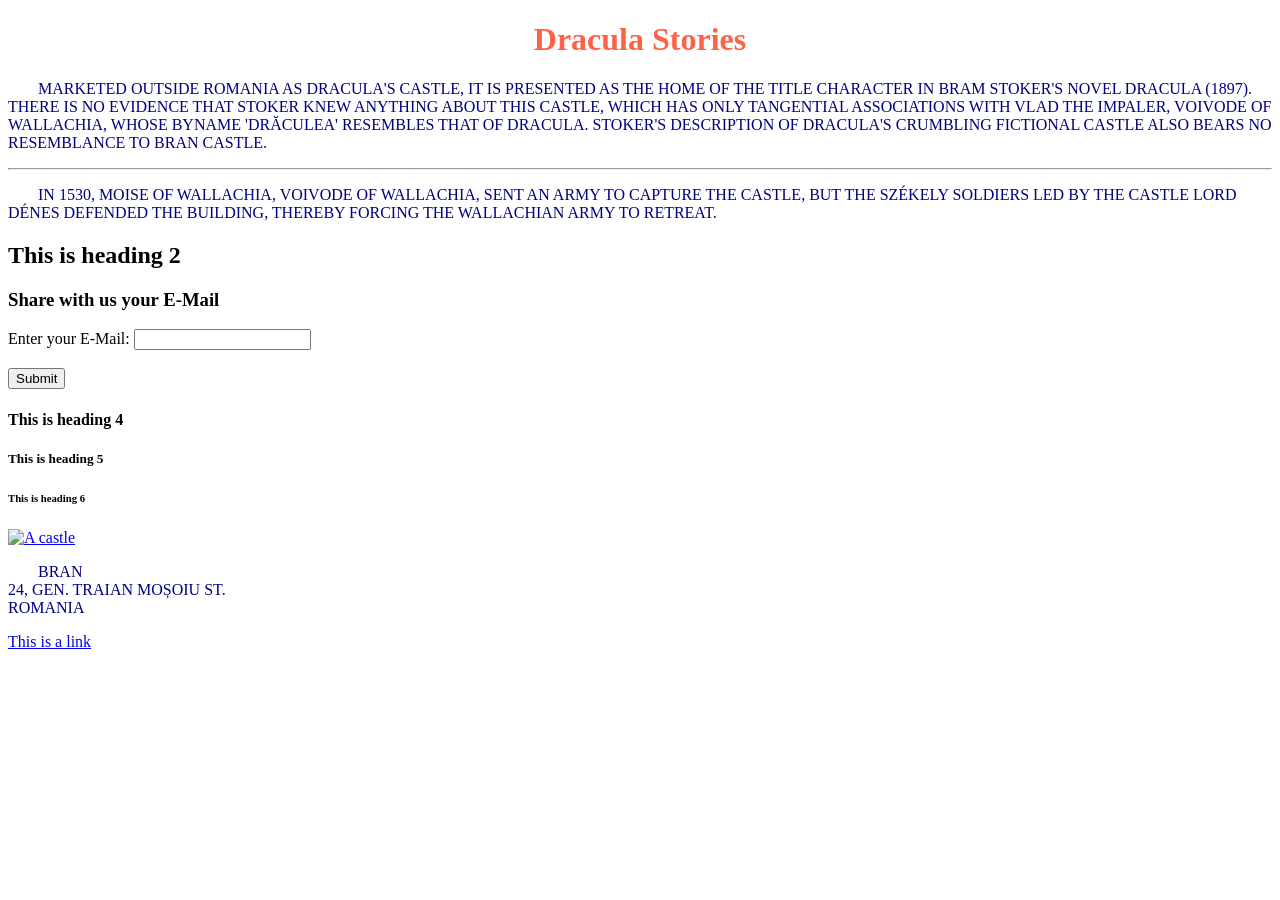
==== index.html @ 2306eeb1 "firstcommit" ====
<!DOCTYPE html>
<html lang="en">
    <head>
        <meta charset="UTF-8">
        <meta name="viewport" content="width=device-width, initial-scale=1.0">
        <title>Document main</title>
        <style>
        body {
            background-image: url(bats.webp);
                }
        </style>
        <style>
        p {
            color: navy;
            text-indent: 30px;
            text-transform: uppercase
        }
        </style>
    </head>
    <body>
        <h1 style="color:Tomato; text-align: center;">Dracula Stories</h1>
        <p>Marketed outside Romania as Dracula's Castle, it is presented as the home of the title character in Bram Stoker's novel Dracula (1897). There is no evidence that Stoker knew anything about this castle, which has only tangential associations with Vlad the Impaler, voivode of Wallachia, whose byname 'Drăculea' resembles that of Dracula. Stoker's description of Dracula's crumbling fictional castle also bears no resemblance to Bran Castle.</p>

        <hr>

        <p>In 1530, Moise of Wallachia, Voivode of Wallachia, sent an army to capture the castle, but the Székely soldiers led by the castle lord Dénes defended the building, thereby forcing the Wallachian army to retreat.</p>
        <h2>This is heading 2</h2>
        <h3>Share with us your E-Mail</h3>
        <form action="https://httpbin.org/post"
            method="post">
            <label for="email">Enter your E-Mail:</label>
            <input type="email" id="email" name="email"><br><br>
            <input type="submit" value="Submit">
        </form>
        <h4>This is heading 4</h4>
        <h5>This is heading 5</h5>
        <h6>This is heading 6</h6>
        <a href="https://en.wikipedia.org/wiki/Bran_Castle">
            <img src="castle.png" alt="A castle">
        </a>
        <p>Bran<br> 24, Gen. Traian Moșoiu St.<br> Romania<br></p>
        <a href="https://www.google.com" target="_blank">This is a link</a>
    </body>
</html>
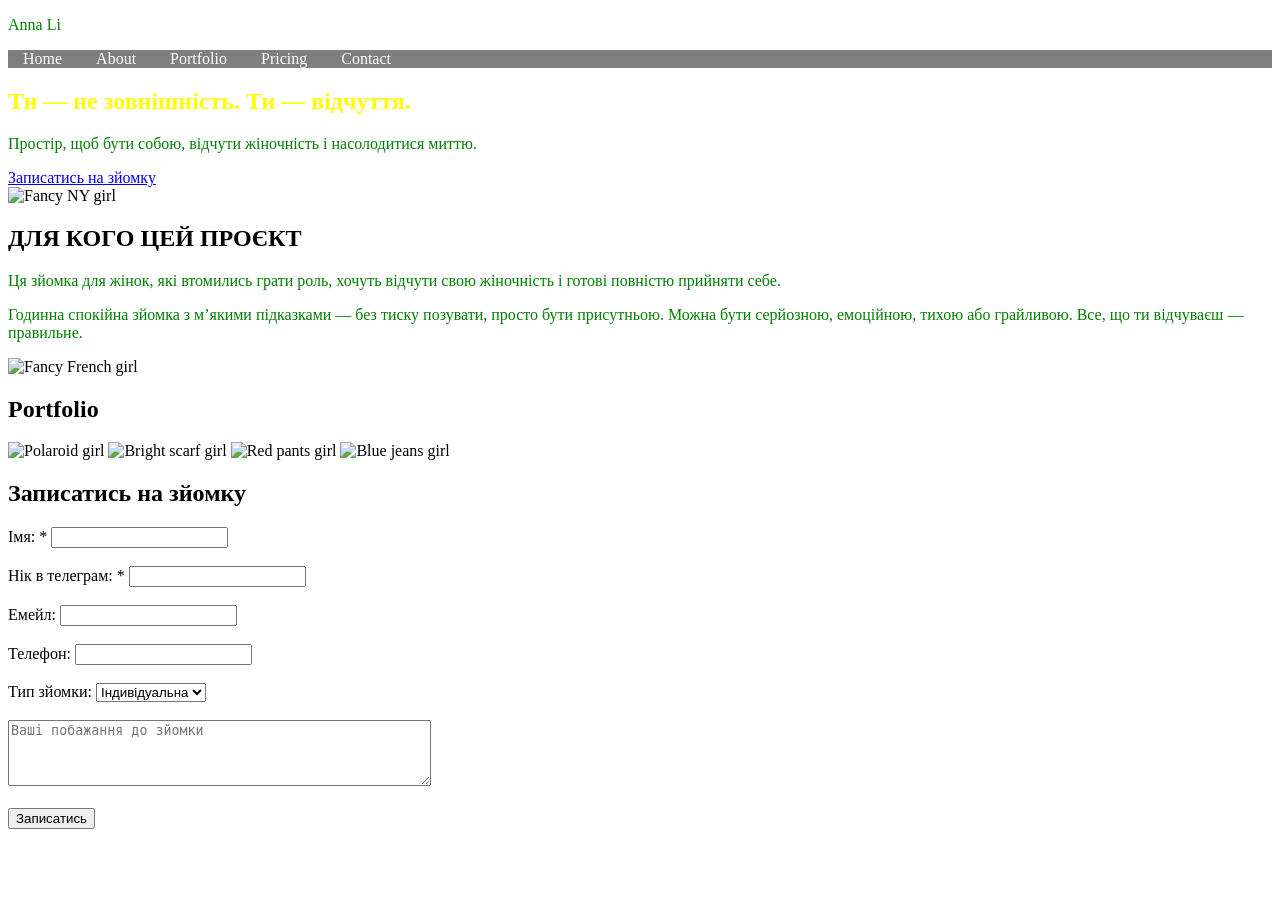
==== commit 2ac61c0f: "added css styles" ====
--- a/index.html
+++ b/index.html
@@ -1,44 +1,79 @@
 <!DOCTYPE html>
 <html lang="en">
-    <head>
-        <meta charset="UTF-8">
-        <meta name="viewport" content="width=device-width, initial-scale=1.0">
-        <title>Document main</title>
-        <style>
-        body {
-            background-image: url(bats.webp);
-                }
-        </style>
-        <style>
-        p {
-            color: navy;
-            text-indent: 30px;
-            text-transform: uppercase
-        }
-        </style>
-    </head>
-    <body>
-        <h1 style="color:Tomato; text-align: center;">Dracula Stories</h1>
-        <p>Marketed outside Romania as Dracula's Castle, it is presented as the home of the title character in Bram Stoker's novel Dracula (1897). There is no evidence that Stoker knew anything about this castle, which has only tangential associations with Vlad the Impaler, voivode of Wallachia, whose byname 'Drăculea' resembles that of Dracula. Stoker's description of Dracula's crumbling fictional castle also bears no resemblance to Bran Castle.</p>
 
-        <hr>
+<head>
+    <meta charset="UTF-8">
+    <meta name="viewport" content="width=device-width, initial-scale=1.0">
+    <title>Document main</title>
+    <link rel="stylesheet" href="styles.css">
+</head>
 
-        <p>In 1530, Moise of Wallachia, Voivode of Wallachia, sent an army to capture the castle, but the Székely soldiers led by the castle lord Dénes defended the building, thereby forcing the Wallachian army to retreat.</p>
-        <h2>This is heading 2</h2>
-        <h3>Share with us your E-Mail</h3>
-        <form action="https://httpbin.org/post"
-            method="post">
-            <label for="email">Enter your E-Mail:</label>
+<body>
+    <main>
+        <header>
+            <p>Anna Li</p>
+            <nav class="navigation">
+                <a href="index.html" class="navigation-link">Home</a>
+                <a href="#about" class="navigation-link">About</a>
+                <a href="#portfolio" class="navigation-link">Portfolio</a>
+                <a href="#pricing" class="navigation-link">Pricing</a>
+                <a href="#contact" class="navigation-link">Contact</a>
+            </nav>
+        </header>
+        <section>
+            <h1>Ти — не зовнішність. Ти — відчуття.</h1>
+            <p>Простір, щоб бути собою, відчути жіночність і насолодитися миттю.</p>
+            <a href="https://web.dev/learn/html">Записатись на зйомку</a>
+        </section>
+    </main>
+    <section id="about">
+        <img src="ny_city_girl.jpeg" alt="Fancy NY girl">
+        <article>
+            <h2>ДЛЯ КОГО ЦЕЙ ПРОЄКТ</h2>
+            <p>Ця зйомка для жінок, які втомились грати роль, хочуть відчути свою жіночність і готові повністю прийняти
+                себе.</p>
+            <p>Годинна спокійна зйомка з м’якими підказками — без тиску позувати, просто бути присутньою. Можна бути
+                серйозною, емоційною, тихою або грайливою. Все, що ти відчуваєш — правильне.</p>
+        </article>
+        <img src="french_girl.avif" alt="Fancy French girl">
+    </section>
+    <section id="portfolio">
+        <h2>Portfolio</h2>
+        <article>
+            <img src="polaroid_girl.png" alt="Polaroid girl">
+            <img src="bright_scarf_girl.jpg" alt="Bright scarf girl">
+            <img src="red_pants_girl.jpg" alt="Red pants girl">
+            <img src="blue_jeans_girl.avif" alt="Blue jeans girl">
+        </article>
+    </section>
+    <section>
+        <h2>Записатись на зйомку</h2>
+        <form action="#" method="post">
+            <label for="name">Імя: *</label>
+            <input type="text" id="name" name="name" required><br><br>
+
+            <label for="nikName">Нік в телеграм: *</label>
+            <input type="text" id="nikName" name="nikName" required><br><br>
+
+            <label for="email">Емейл:</label>
             <input type="email" id="email" name="email"><br><br>
-            <input type="submit" value="Submit">
+
+            <label for="phone">Телефон:</label>
+            <input type="tel" id="phone" name="phone"><br><br>
+
+            <label for="types">Тип зйомки:</label>
+            <select name="types" id="types" name="types">
+                <option value="individual">Індивідуальна</option>
+                <option value="group">Групова</option>
+                <option value="couple">Парна</option>
+                <option value="family">Сімейна</option>
+            </select><br><br>
+
+            <textarea id="suggestions" name="suggestions" rows="4" cols="50" placeholder="Ваші побажання до зйомки"></textarea><br><br>
+
+            <input type="submit" value="Записатись">
         </form>
-        <h4>This is heading 4</h4>
-        <h5>This is heading 5</h5>
-        <h6>This is heading 6</h6>
-        <a href="https://en.wikipedia.org/wiki/Bran_Castle">
-            <img src="castle.png" alt="A castle">
-        </a>
-        <p>Bran<br> 24, Gen. Traian Moșoiu St.<br> Romania<br></p>
-        <a href="https://www.google.com" target="_blank">This is a link</a>
-    </body>
+    </section>
+</body>
+
 </html>
--- a/styles.css
+++ b/styles.css
@@ -0,0 +1,17 @@
+p {
+  color: green;
+}
+
+
+h1
+{
+    color: yellow;
+}
+.navigation {
+    background-color: rgba(1, 1, 1, 0.5);
+}
+.navigation-link {
+    color: white;
+    margin: 0 15px;
+    text-decoration: none;
+}
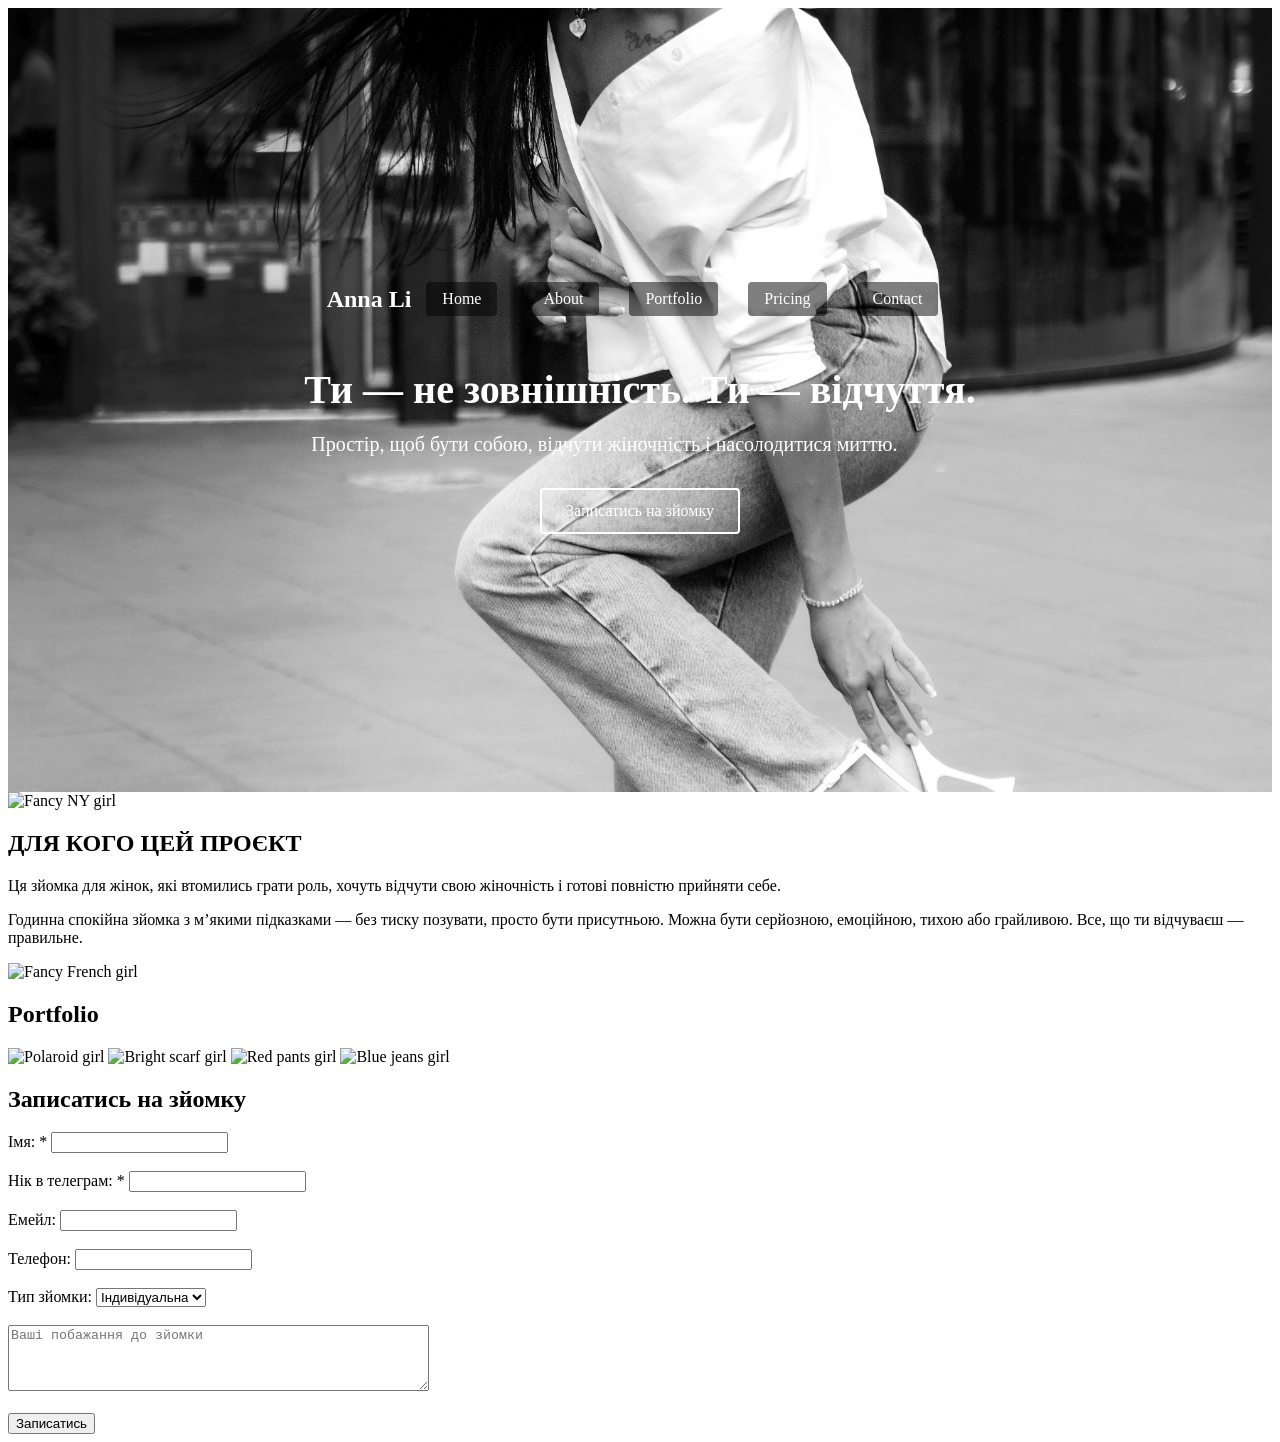
==== commit 1b943462: "added main styles" ====
--- a/index.html
+++ b/index.html
@@ -9,21 +9,23 @@
 </head>
 
 <body>
-    <main>
-        <header>
-            <p>Anna Li</p>
+    <main class="hero">
+        <header class="header">
+            <div class="logo">
+                <p class="logo__text">Anna Li</p>
+            </div>
             <nav class="navigation">
-                <a href="index.html" class="navigation-link">Home</a>
-                <a href="#about" class="navigation-link">About</a>
-                <a href="#portfolio" class="navigation-link">Portfolio</a>
-                <a href="#pricing" class="navigation-link">Pricing</a>
-                <a href="#contact" class="navigation-link">Contact</a>
+                <a href="index.html" class="navigation__link">Home</a>
+                <a href="#about" class="navigation__link">About</a>
+                <a href="#portfolio" class="navigation__link">Portfolio</a>
+                <a href="#pricing" class="navigation__link">Pricing</a>
+                <a href="#contact" class="navigation__link">Contact</a>
             </nav>
         </header>
         <section>
-            <h1>Ти — не зовнішність. Ти — відчуття.</h1>
-            <p>Простір, щоб бути собою, відчути жіночність і насолодитися миттю.</p>
-            <a href="https://web.dev/learn/html">Записатись на зйомку</a>
+            <h1 class="hero__title">Ти — не зовнішність. Ти — відчуття.</h1>
+            <p class="hero__subtitle">Простір, щоб бути собою, відчути жіночність і насолодитися миттю.</p>
+            <a href="https://web.dev/learn/html" class="hero__button">Записатись на зйомку</a>
         </section>
     </main>
     <section id="about">
--- a/styles.css
+++ b/styles.css
@@ -1,17 +1,83 @@
-p {
-  color: green;
+/* Header Block */
+.header {
+  display: flex;
+  justify-content: space-between;
+  align-items: center;
+  padding: 1rem 2rem;
 }
 
+/* Logo Block */
+.logo {
+  font-weight: bold;
+  font-size: 1.5rem;
+}
 
-h1
-{
-    color: yellow;
+.logo__text {
+  color: white;
+  margin: 0;
 }
+
+/* Navigation Block */
 .navigation {
-    background-color: rgba(1, 1, 1, 0.5);
+  display: flex;
+  list-style: none;
+  margin: 0;
+  padding: 0;
 }
-.navigation-link {
-    color: white;
-    margin: 0 15px;
-    text-decoration: none;
+
+.navigation__link {
+  color: white;
+  text-decoration: none;
+  margin: 0 15px;
+  background-color: rgba(1, 1, 1, 0.5);
+  padding: 0.5rem 1rem;
+  border-radius: 4px;
+  transition: background-color 0.3s ease;
+}
+
+.navigation__link:hover {
+  background-color: rgba(1, 1, 1, 0.7);
+}
+
+/* Hero Block */
+.hero {
+  background-image: url("pics/bg.jpg");
+  background-size: cover;
+  background-position: center;
+  background-repeat: no-repeat;
+  min-height: 80vh;
+  display: flex;
+  flex-direction: column;
+  justify-content: center;
+  align-items: center;
+  text-align: center;
+  padding: 2rem;
+}
+
+.hero__title {
+  color: white;
+  font-size: 2.5rem;
+  margin-bottom: 1rem;
+}
+
+.hero__subtitle {
+  color: white;
+  font-size: 1.25rem;
+  margin-bottom: 2rem;
+  max-width: 600px;
+}
+
+.hero__button {
+  color: white;
+  text-decoration: none;
+  background-color: rgba(255, 255, 255, 0.2);
+  padding: 0.75rem 1.5rem;
+  border: 2px solid white;
+  border-radius: 4px;
+  transition: background-color 0.3s ease;
+  display: inline-block;
+}
+
+.hero__button:hover {
+  background-color: rgba(255, 255, 255, 0.3);
 }
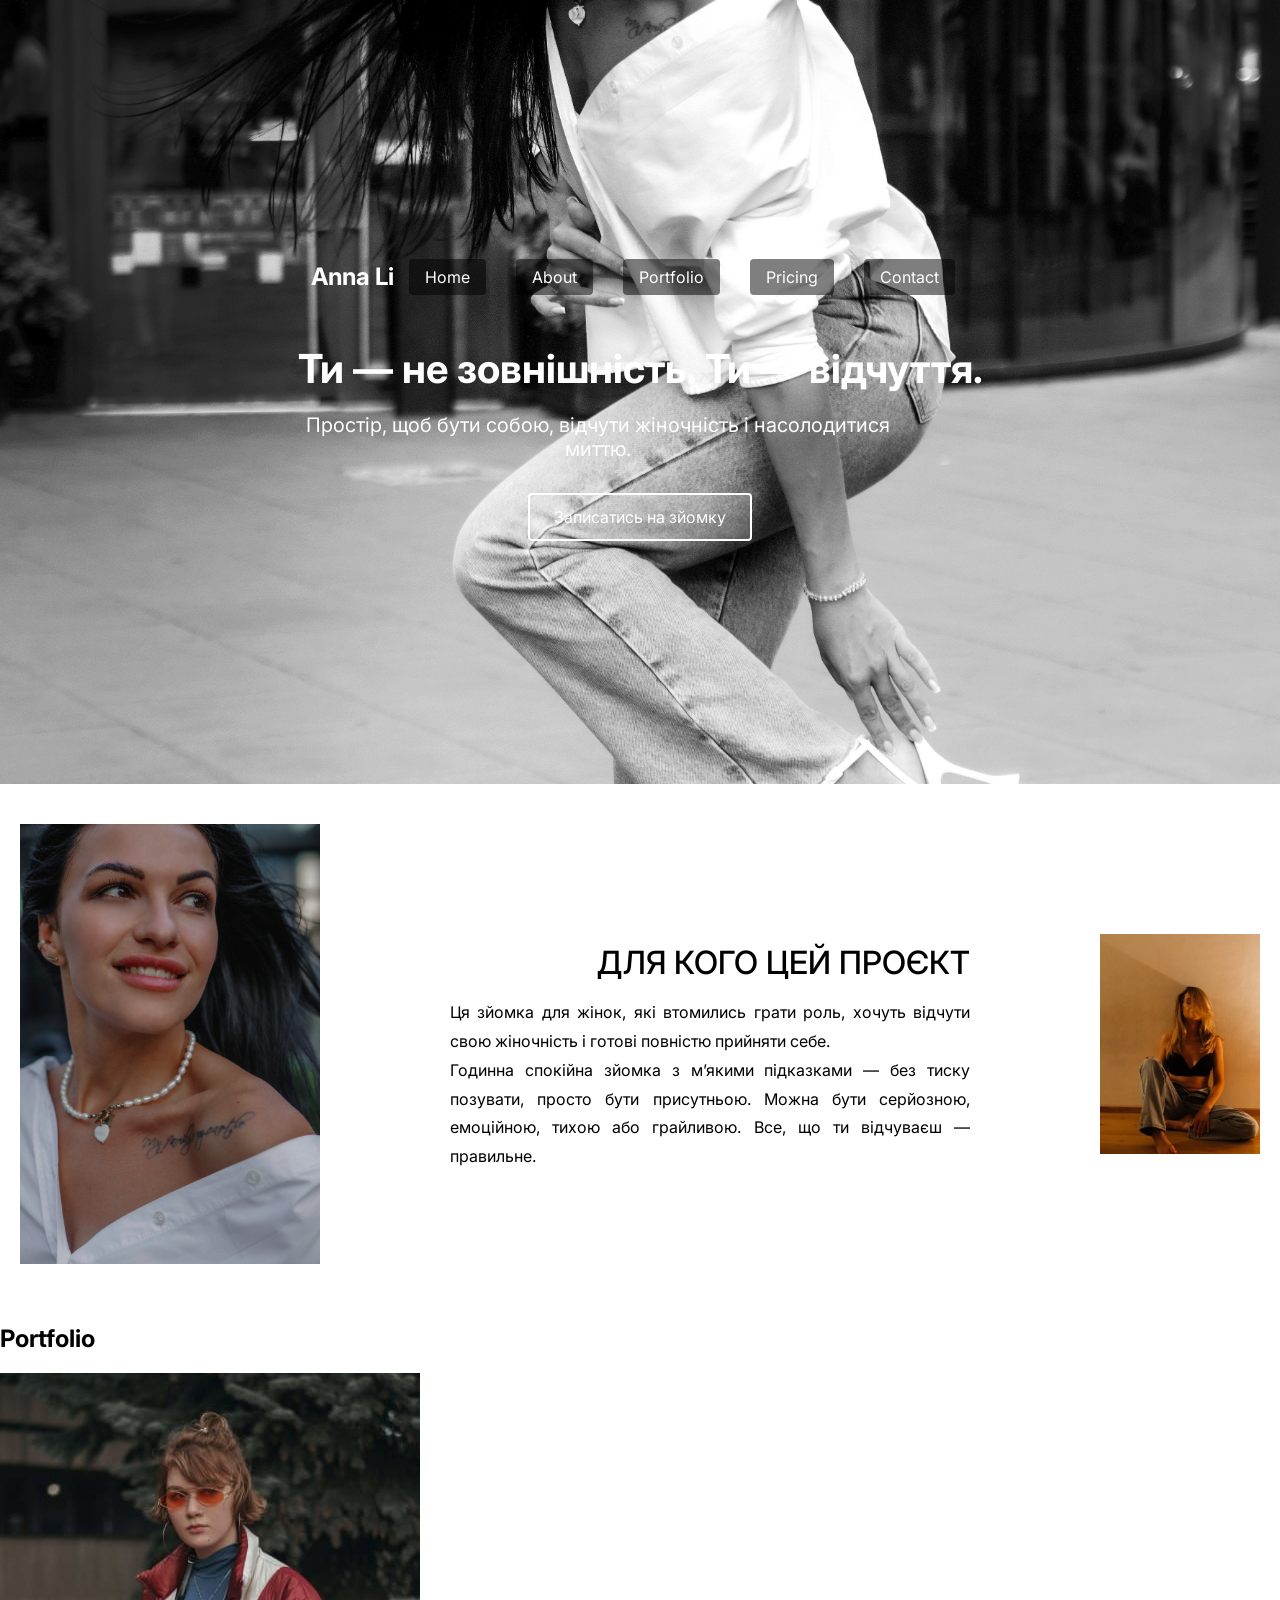
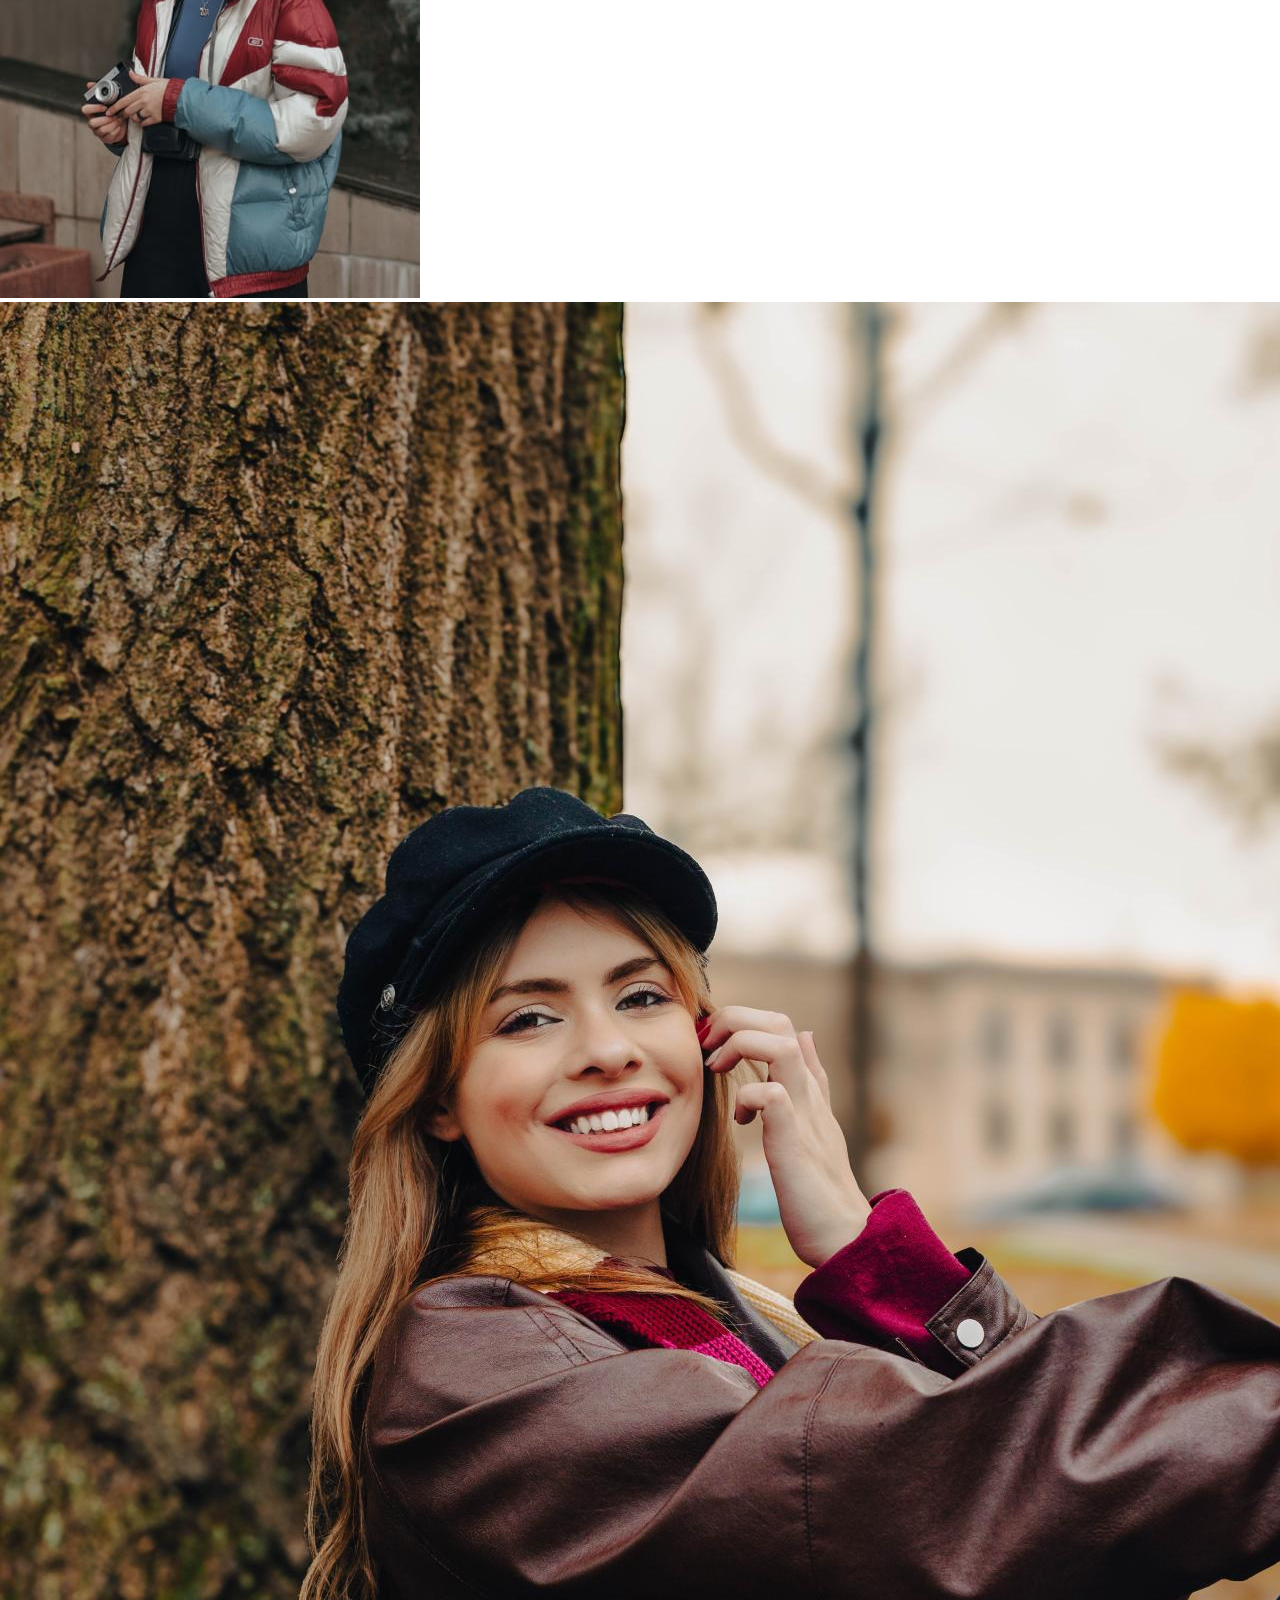
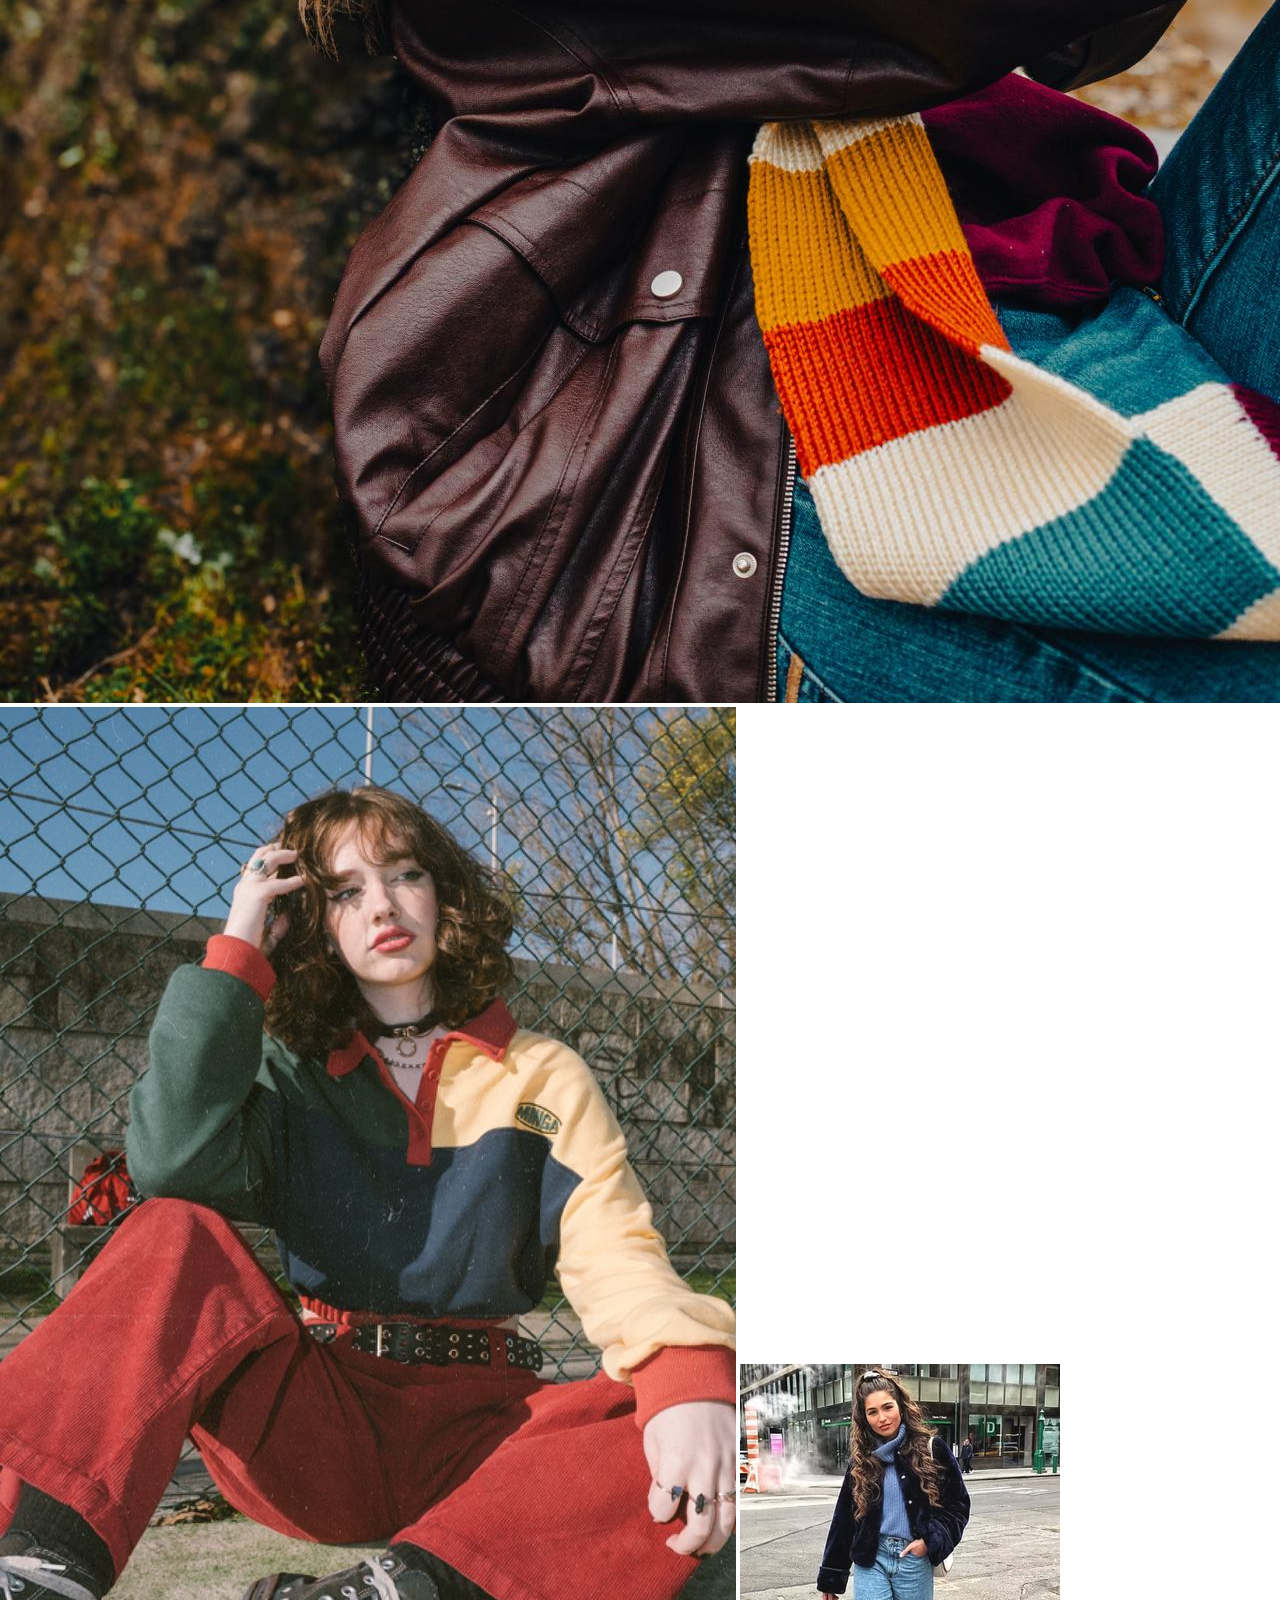
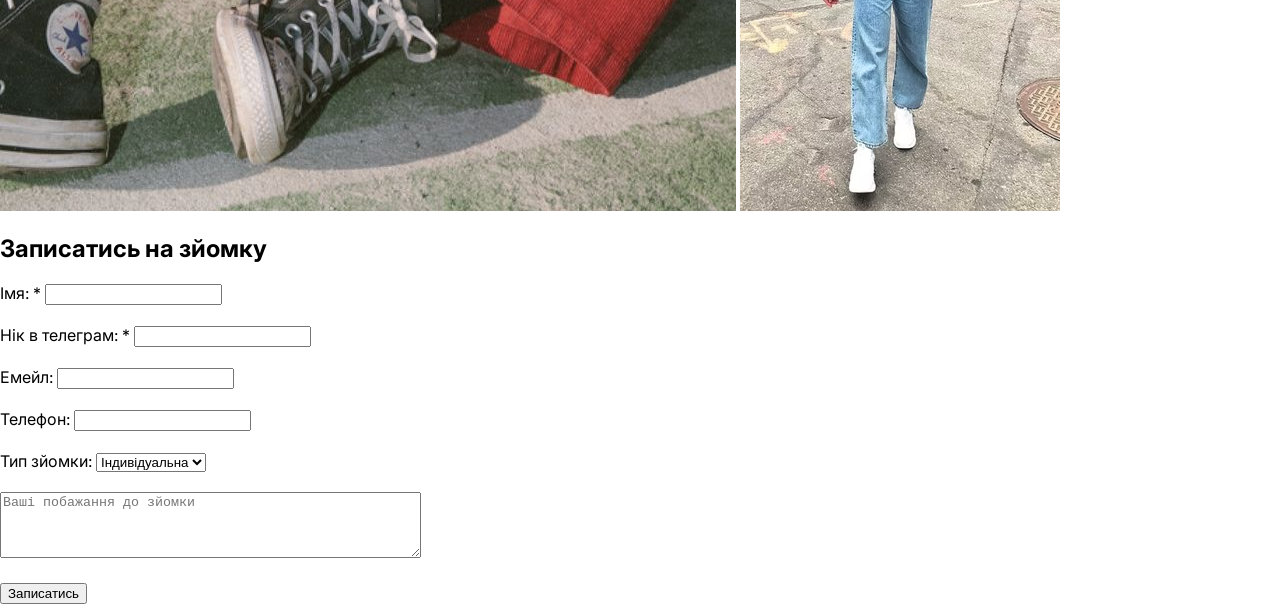
==== commit 081fa8ad: "added new classes and styles to about section" ====
--- a/index.html
+++ b/index.html
@@ -5,6 +5,7 @@
     <meta charset="UTF-8">
     <meta name="viewport" content="width=device-width, initial-scale=1.0">
     <title>Document main</title>
+    <link rel="stylesheet" href="https://fonts.googleapis.com/css2?family=Inter:wght@300;400;500;600&display=swap">
     <link rel="stylesheet" href="styles.css">
 </head>
 
@@ -28,43 +29,43 @@
             <a href="https://web.dev/learn/html" class="hero__button">Записатись на зйомку</a>
         </section>
     </main>
-    <section id="about">
-        <img src="ny_city_girl.jpeg" alt="Fancy NY girl">
-        <article>
-            <h2>ДЛЯ КОГО ЦЕЙ ПРОЄКТ</h2>
-            <p>Ця зйомка для жінок, які втомились грати роль, хочуть відчути свою жіночність і готові повністю прийняти
+    <section id="about" class="about content">
+        <img src="pics/nice_face.jpg" alt="Nice face" class="about__image about__image--left">
+        <article class="about__content">
+            <h2 class="about__title about__title--right">ДЛЯ КОГО ЦЕЙ ПРОЄКТ</h2>
+            <p class="about__text">Ця зйомка для жінок, які втомились грати роль, хочуть відчути свою жіночність і готові повністю прийняти
                 себе.</p>
-            <p>Годинна спокійна зйомка з м’якими підказками — без тиску позувати, просто бути присутньою. Можна бути
+            <p class="about__text">Годинна спокійна зйомка з м’якими підказками — без тиску позувати, просто бути присутньою. Можна бути
                 серйозною, емоційною, тихою або грайливою. Все, що ти відчуваєш — правильне.</p>
         </article>
-        <img src="french_girl.avif" alt="Fancy French girl">
+        <img src="pics/lingerie_girl.jpg" alt="Lingerie girl" class="about__image about__image--right">
     </section>
-    <section id="portfolio">
-        <h2>Portfolio</h2>
+    <section id="portfolio" class="portfolio content">
+        <h2 class="portfolio__title">Portfolio</h2>
         <article>
-            <img src="polaroid_girl.png" alt="Polaroid girl">
-            <img src="bright_scarf_girl.jpg" alt="Bright scarf girl">
-            <img src="red_pants_girl.jpg" alt="Red pants girl">
-            <img src="blue_jeans_girl.avif" alt="Blue jeans girl">
+            <img src="pics/polaroid_girl.png" alt="Polaroid girl">
+            <img src="pics/bright_scarf_girl.jpg" alt="Bright scarf girl">
+            <img src="pics/red_pants_girl.jpg" alt="Red pants girl">
+            <img src="pics/blue_jeans_girl.avif" alt="Blue jeans girl">
         </article>
     </section>
-    <section>
-        <h2>Записатись на зйомку</h2>
-        <form action="#" method="post">
-            <label for="name">Імя: *</label>
+    <section class="booking content">
+        <h2 class="booking__title">Записатись на зйомку</h2>
+        <form action="#" method="post" class="booking__form">
+            <label for="name" class="booking__label">Імя: *</label>
             <input type="text" id="name" name="name" required><br><br>
 
-            <label for="nikName">Нік в телеграм: *</label>
+            <label for="nikName" class="booking__label">Нік в телеграм: *</label>
             <input type="text" id="nikName" name="nikName" required><br><br>
 
-            <label for="email">Емейл:</label>
+            <label for="email" class="booking__label">Емейл:</label>
             <input type="email" id="email" name="email"><br><br>
 
-            <label for="phone">Телефон:</label>
+            <label for="phone" class="booking__label">Телефон:</label>
             <input type="tel" id="phone" name="phone"><br><br>
 
-            <label for="types">Тип зйомки:</label>
-            <select name="types" id="types" name="types">
+            <label for="types" class="booking__label">Тип зйомки:</label>
+            <select name="types" id="types" name="types" class="booking__select">
                 <option value="individual">Індивідуальна</option>
                 <option value="group">Групова</option>
                 <option value="couple">Парна</option>
--- a/styles.css
+++ b/styles.css
@@ -80,4 +80,55 @@
 
 .hero__button:hover {
   background-color: rgba(255, 255, 255, 0.3);
+}
+
+.content {
+  color: #000;
+}
+
+body {
+  font-family: 'Inter', system-ui, -apple-system, sans-serif;
+  margin: 0;
+  padding: 0;
+}
+
+.about {
+  display: flex;
+  justify-content: space-between;
+  align-items: center;
+  gap: 24px;
+  padding: 40px 20px;
+}
+
+.about__content {
+  text-align: center;
+  max-width: 520px;
+}
+
+.about__title--right {
+  text-align: right;
+  font-size: 32px;
+  font-weight: 500;
+  margin-bottom: 16px;
+}
+
+.about__text {
+  font-size: 16px;
+  line-height: 1.8;
+  text-align: justify;
+  max-width: 520px;
+  margin: 0 auto;
+}
+
+.about__image {
+  height: auto;
+  object-fit: contain;
+}
+
+.about__image--left {
+  width: 300px;
+}
+
+.about__image--right {
+  width: 160px;
 }
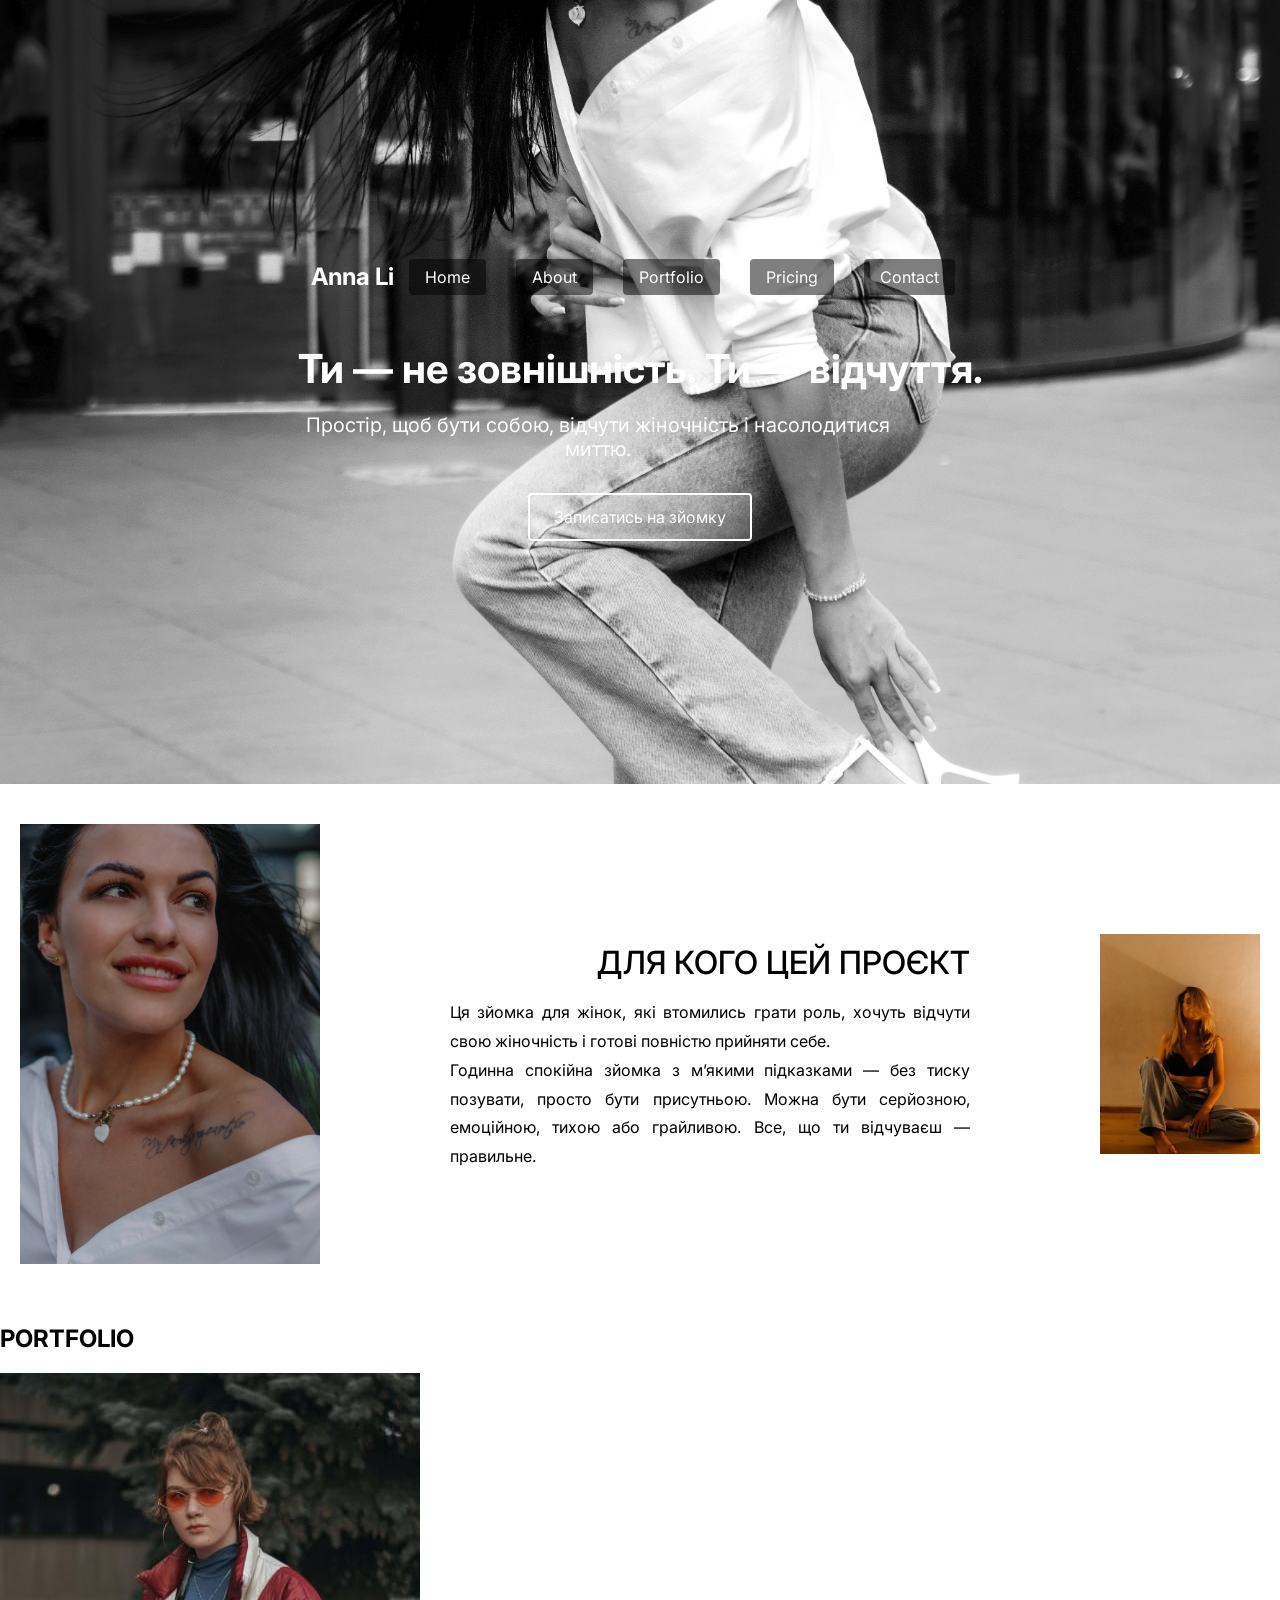
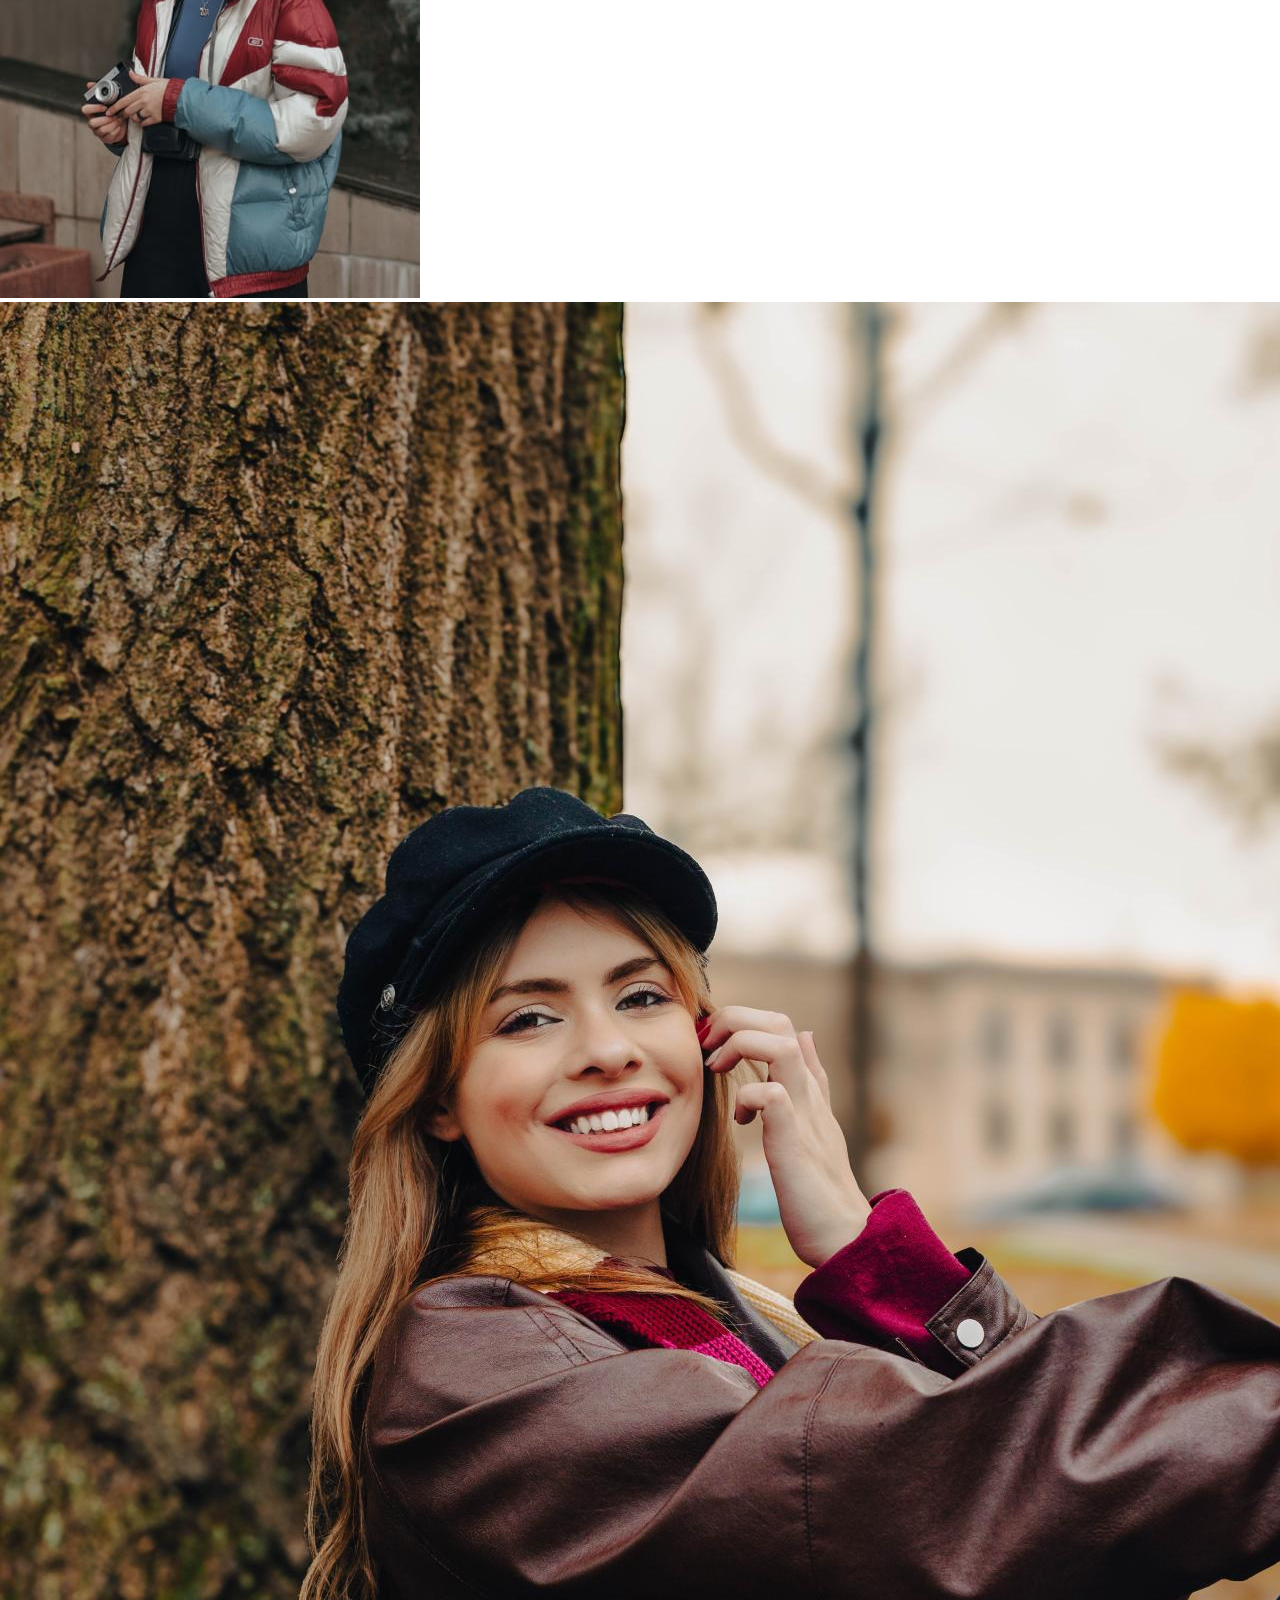
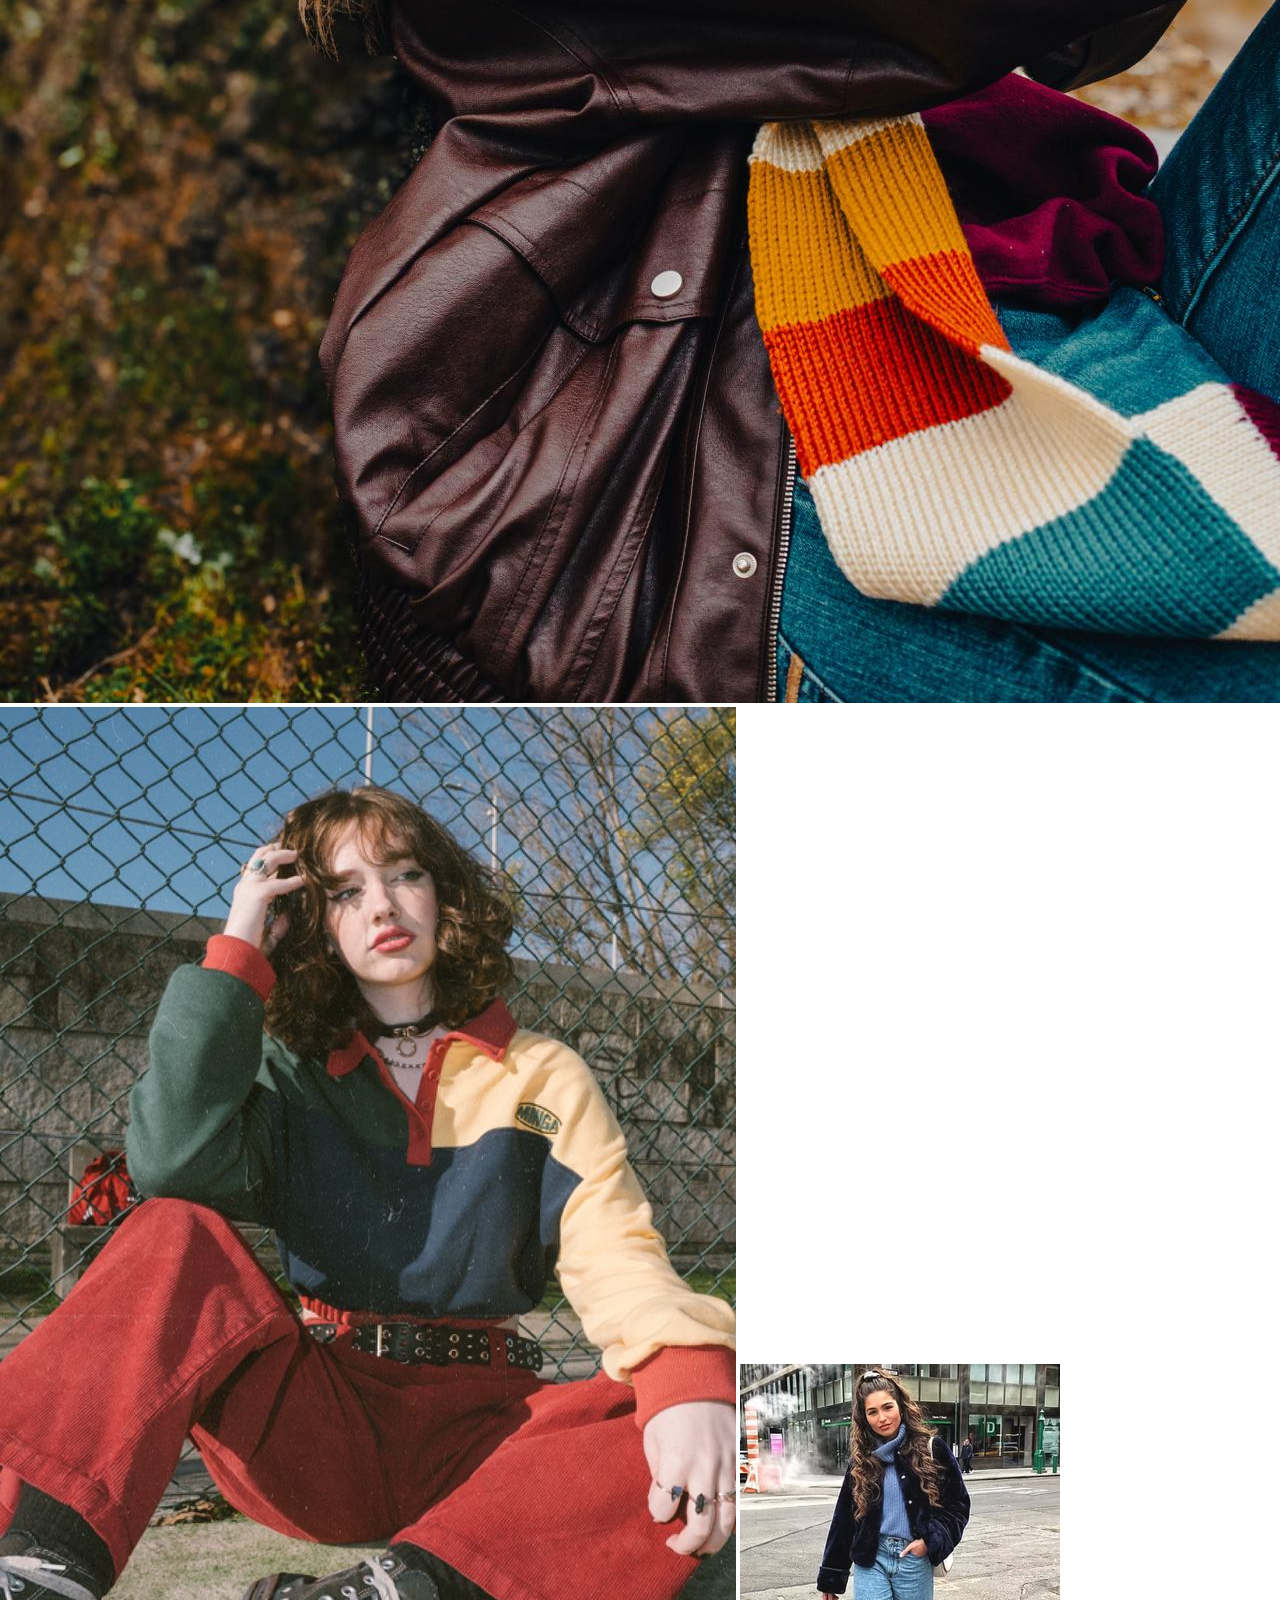
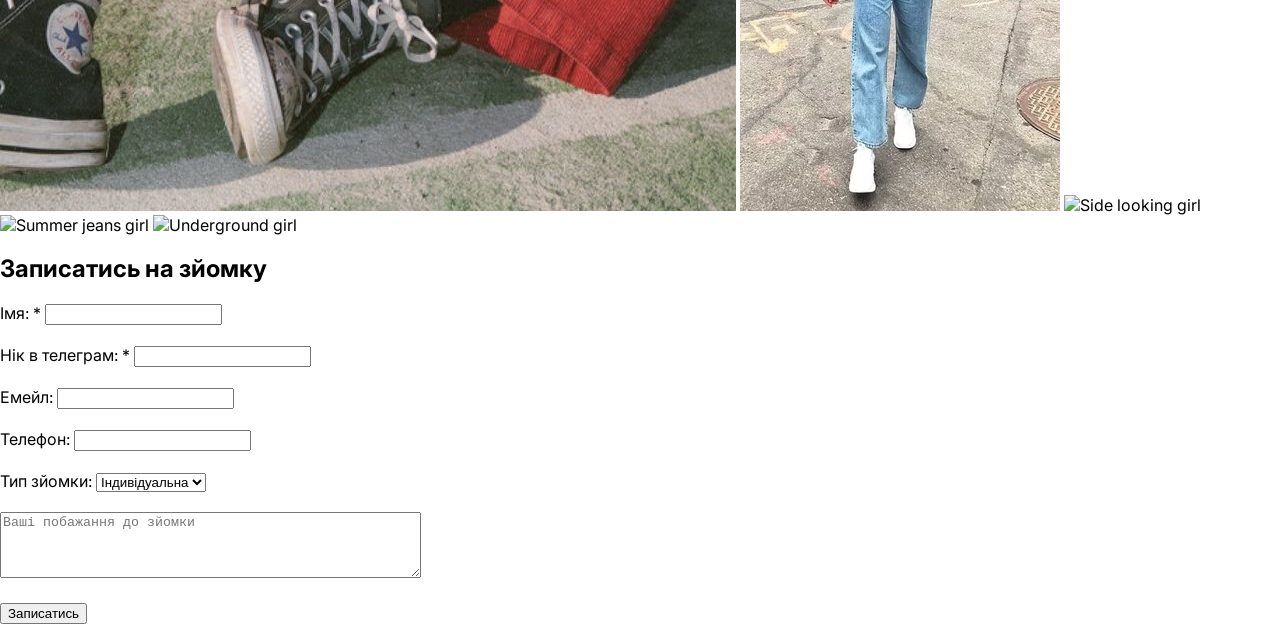
==== commit 7c3e2895: "added flex to portfolio" ====
--- a/index.html
+++ b/index.html
@@ -40,14 +40,19 @@
         </article>
         <img src="pics/lingerie_girl.jpg" alt="Lingerie girl" class="about__image about__image--right">
     </section>
-    <section id="portfolio" class="portfolio content">
-        <h2 class="portfolio__title">Portfolio</h2>
-        <article>
-            <img src="pics/polaroid_girl.png" alt="Polaroid girl">
-            <img src="pics/bright_scarf_girl.jpg" alt="Bright scarf girl">
-            <img src="pics/red_pants_girl.jpg" alt="Red pants girl">
-            <img src="pics/blue_jeans_girl.avif" alt="Blue jeans girl">
-        </article>
+    <section id="portfolio" class="portfolio">
+        <div class="portfolio__content">
+            <h2 class="portfolio__title">PORTFOLIO</h2>
+            <article class="portfolio__items">
+                <a class="portfolio__item"><img src="pics/polaroid_girl.png" alt="Polaroid girl"></a>
+                <a class="portfolio__item"><img src="pics/bright_scarf_girl.jpg" alt="Bright scarf girl"></a>
+                <a class="portfolio__item"><img src="pics/red_pants_girl.jpg" alt="Red pants girl"></a>
+                <a class="portfolio__item"><img src="pics/blue_jeans_girl.avif" alt="Blue jeans girl"></a>
+                <a class="portfolio__item"><img src="pics/side-looking-girl.jpg" alt="Side looking girl"></a>
+                <a class="portfolio__item"><img src="pics/summer-jeans-girl.jpg" alt="Summer jeans girl"></a>
+                <a class="portfolio__item portfolio__item--big"><img src="pics/underground_girl.jpg" alt="Underground girl"></a>
+            </article>
+        </div>
     </section>
     <section class="booking content">
         <h2 class="booking__title">Записатись на зйомку</h2>
@@ -79,4 +84,4 @@
     </section>
 </body>
 
-</html>+</html>
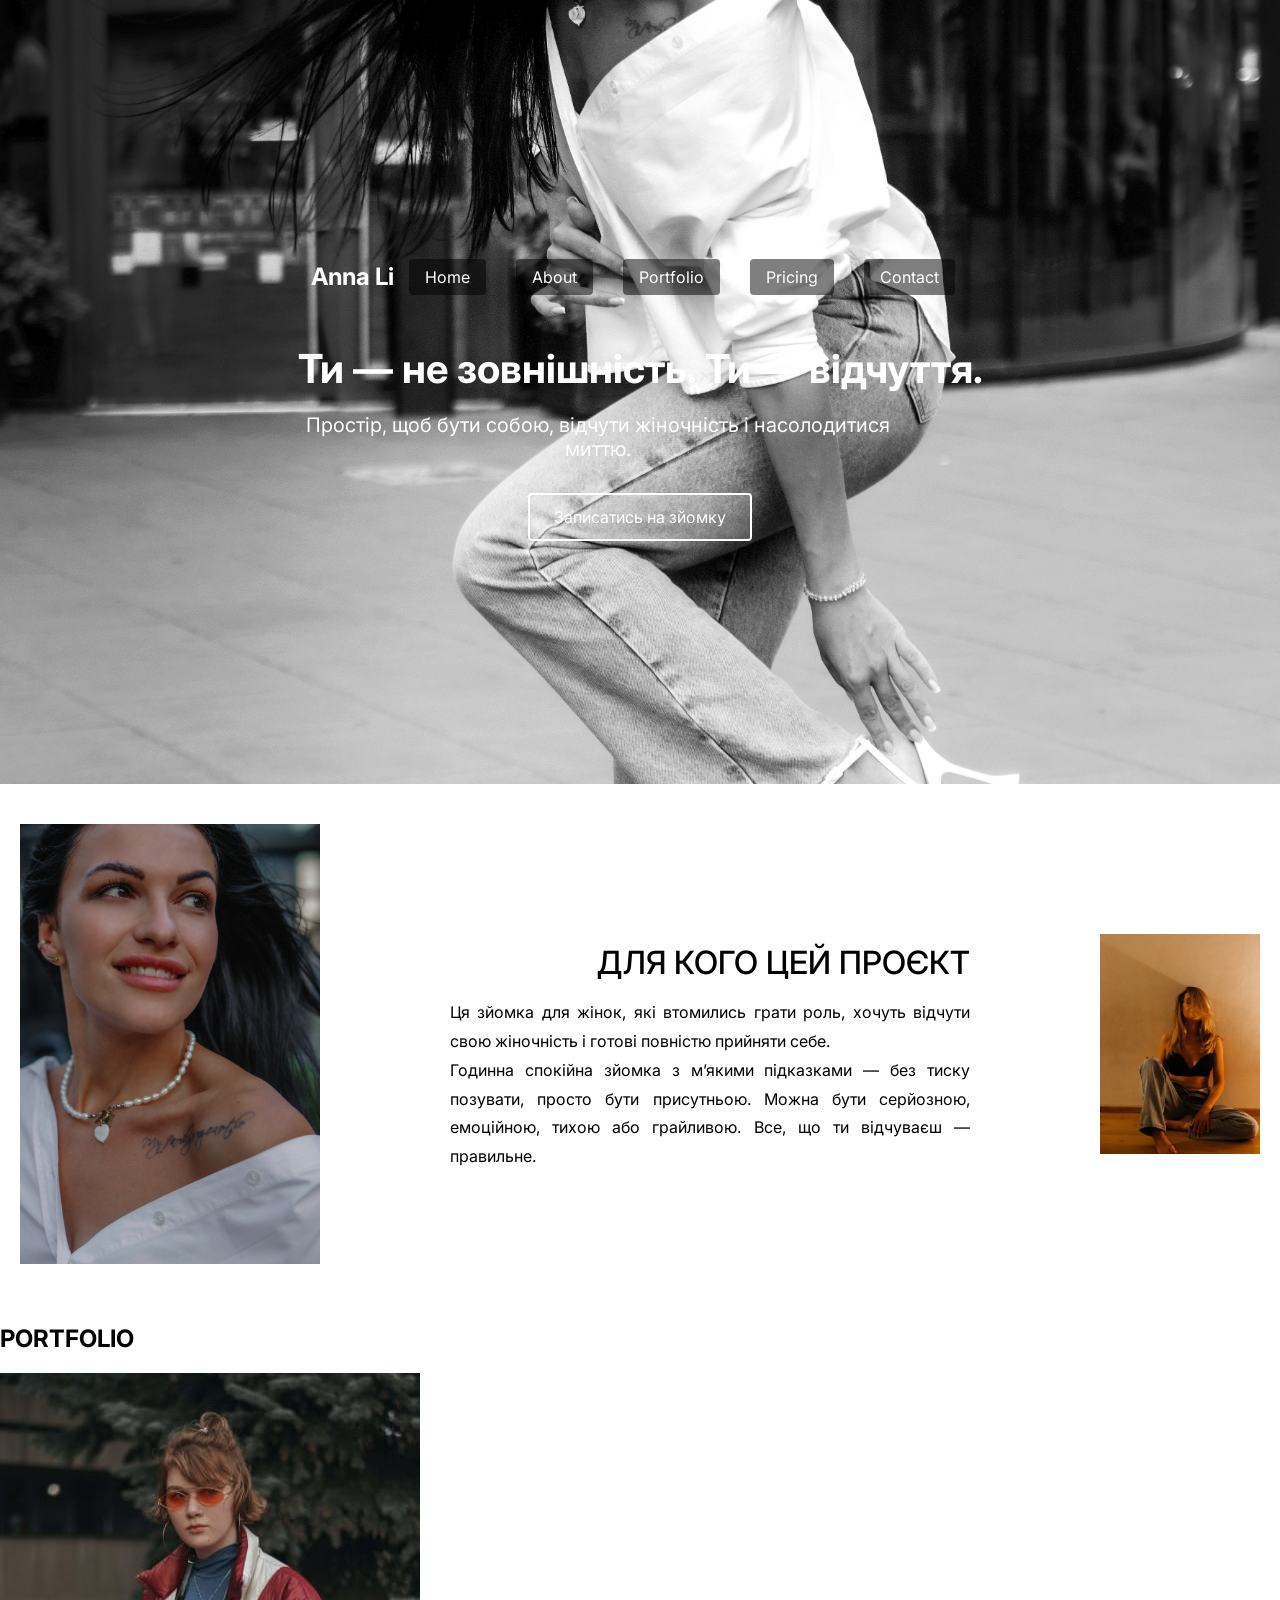
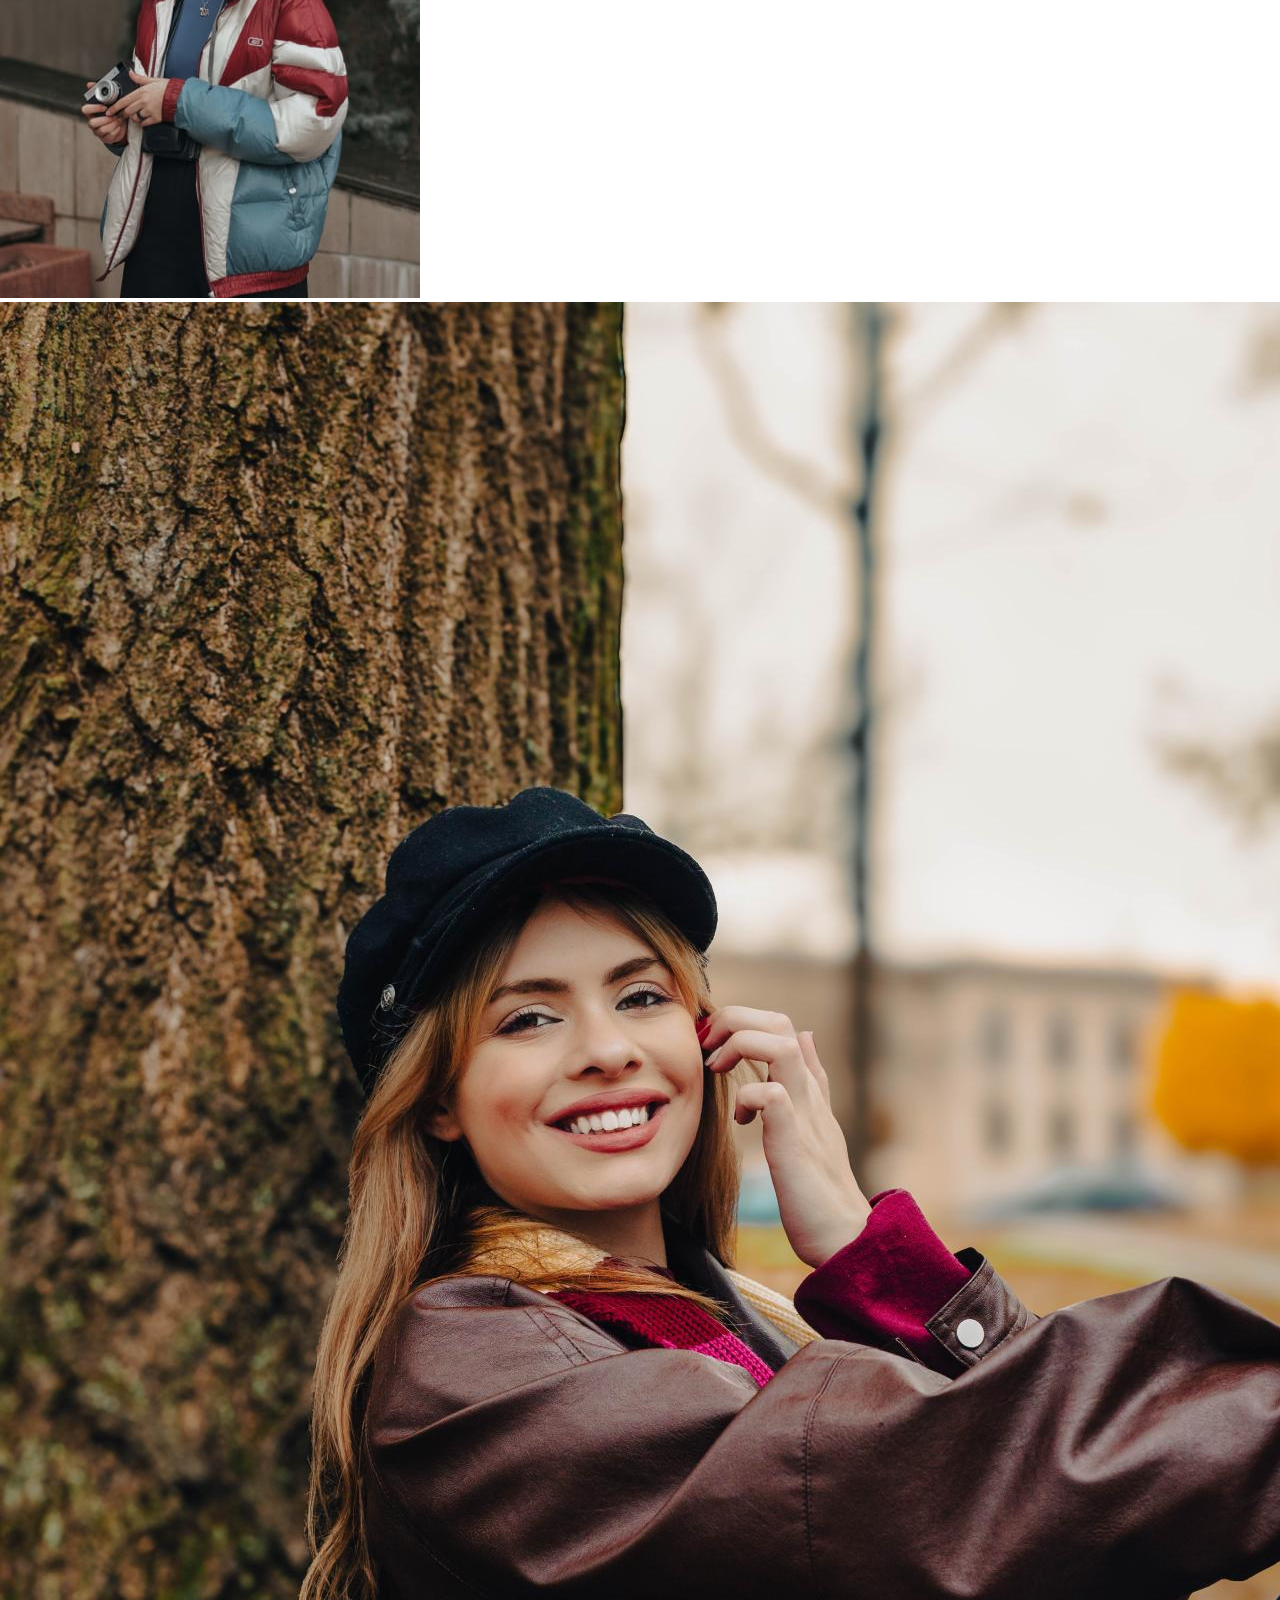
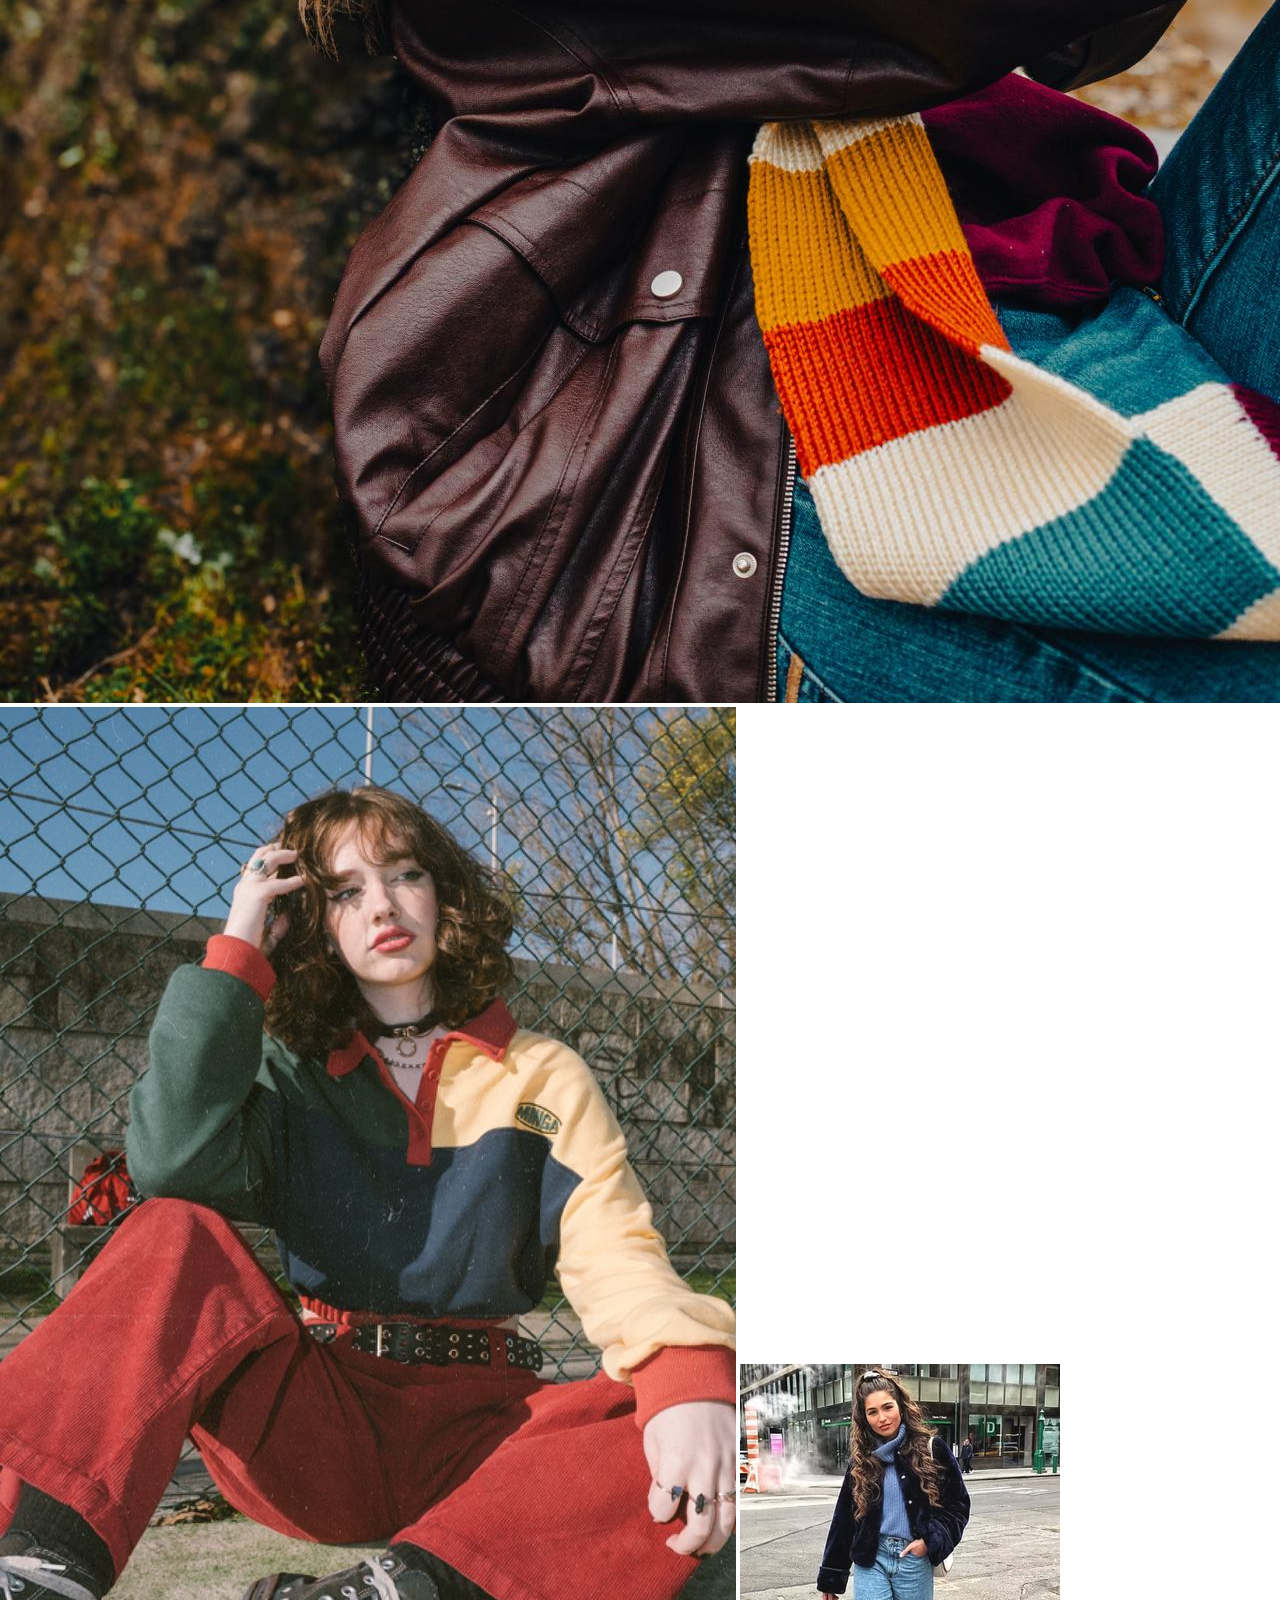
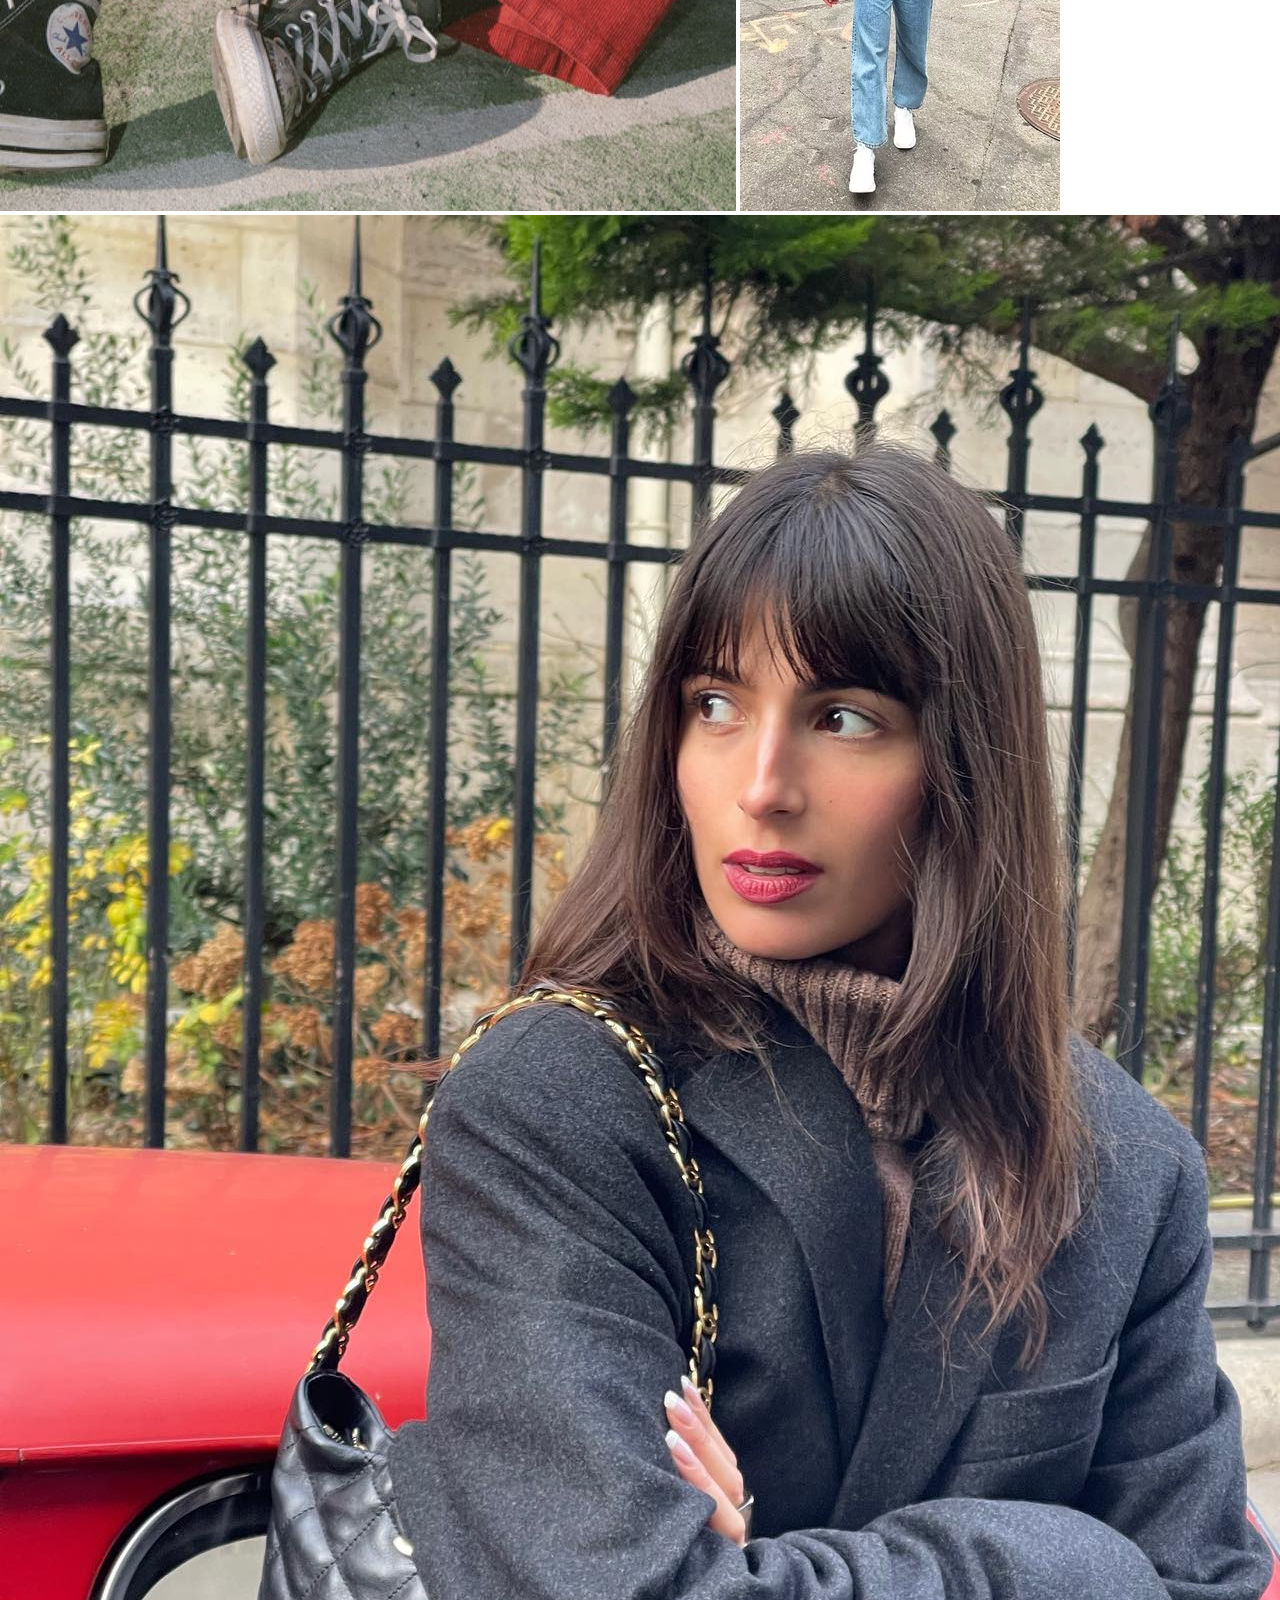
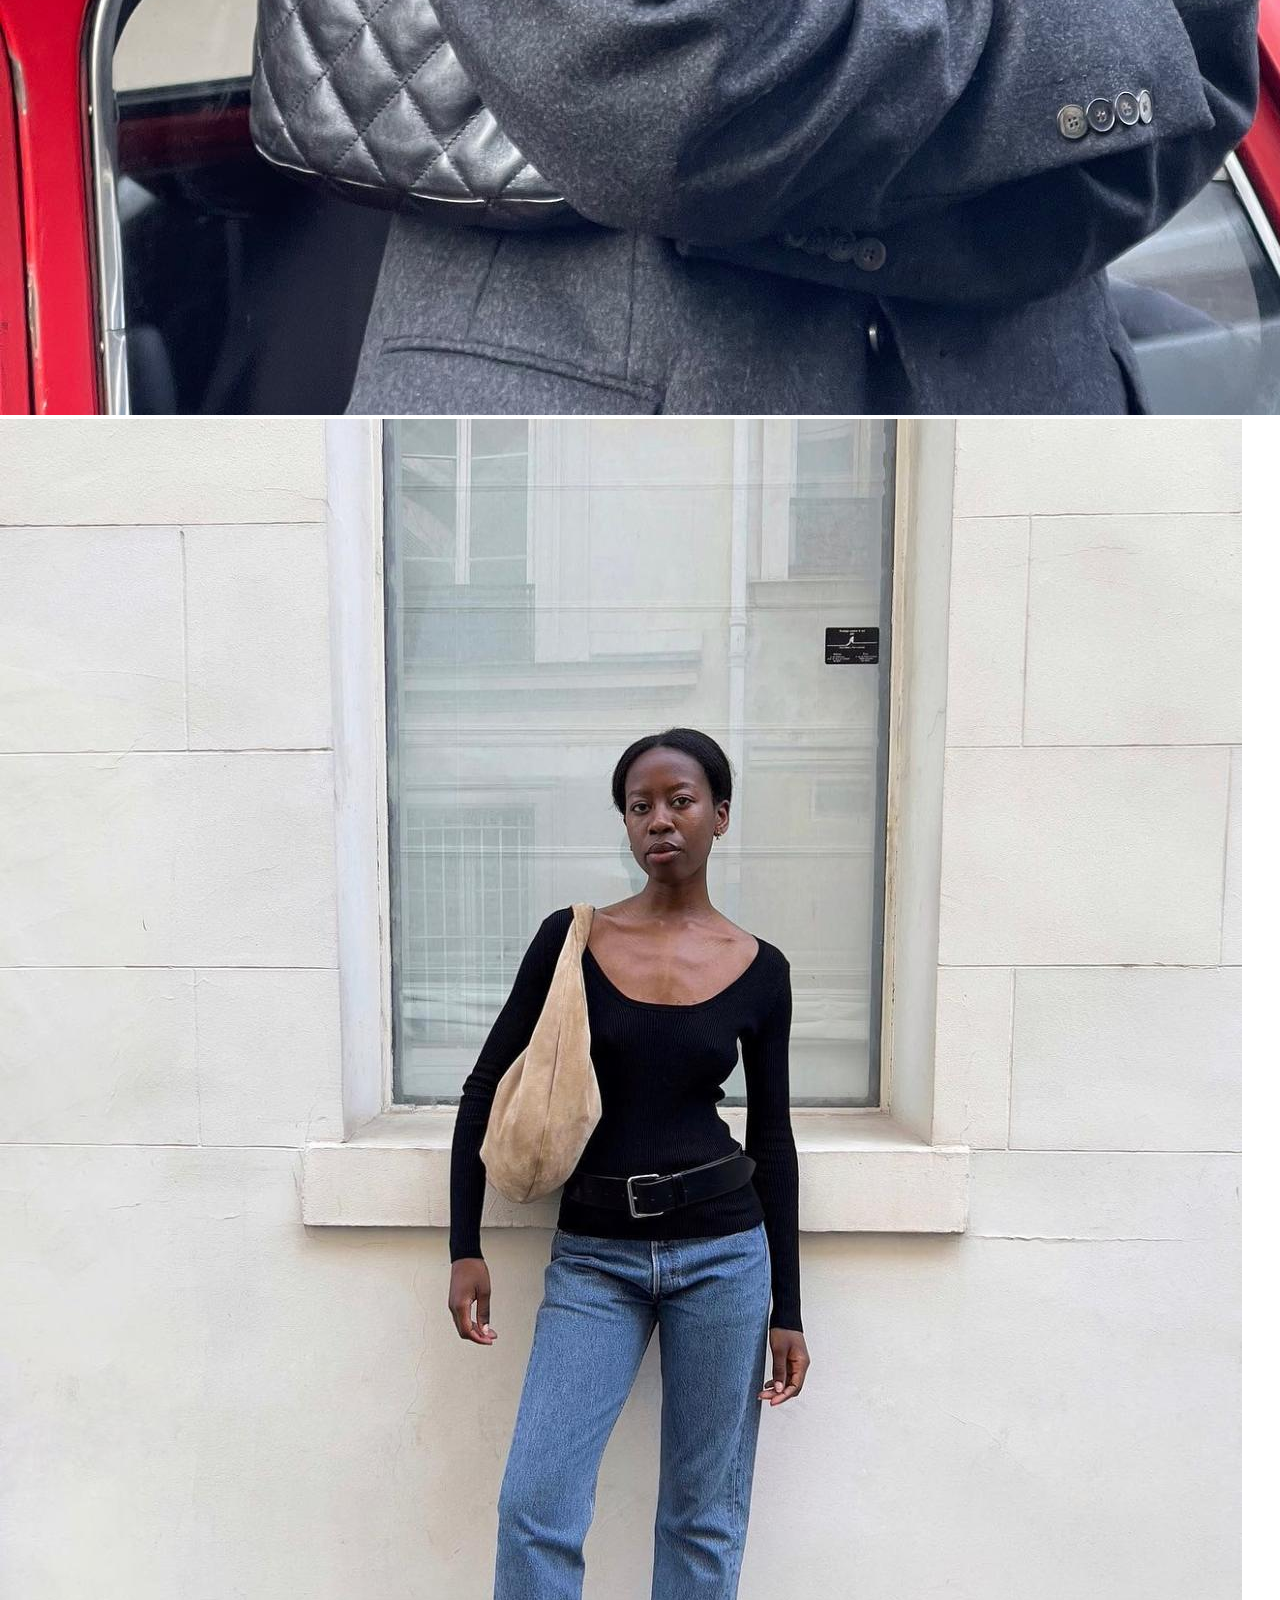
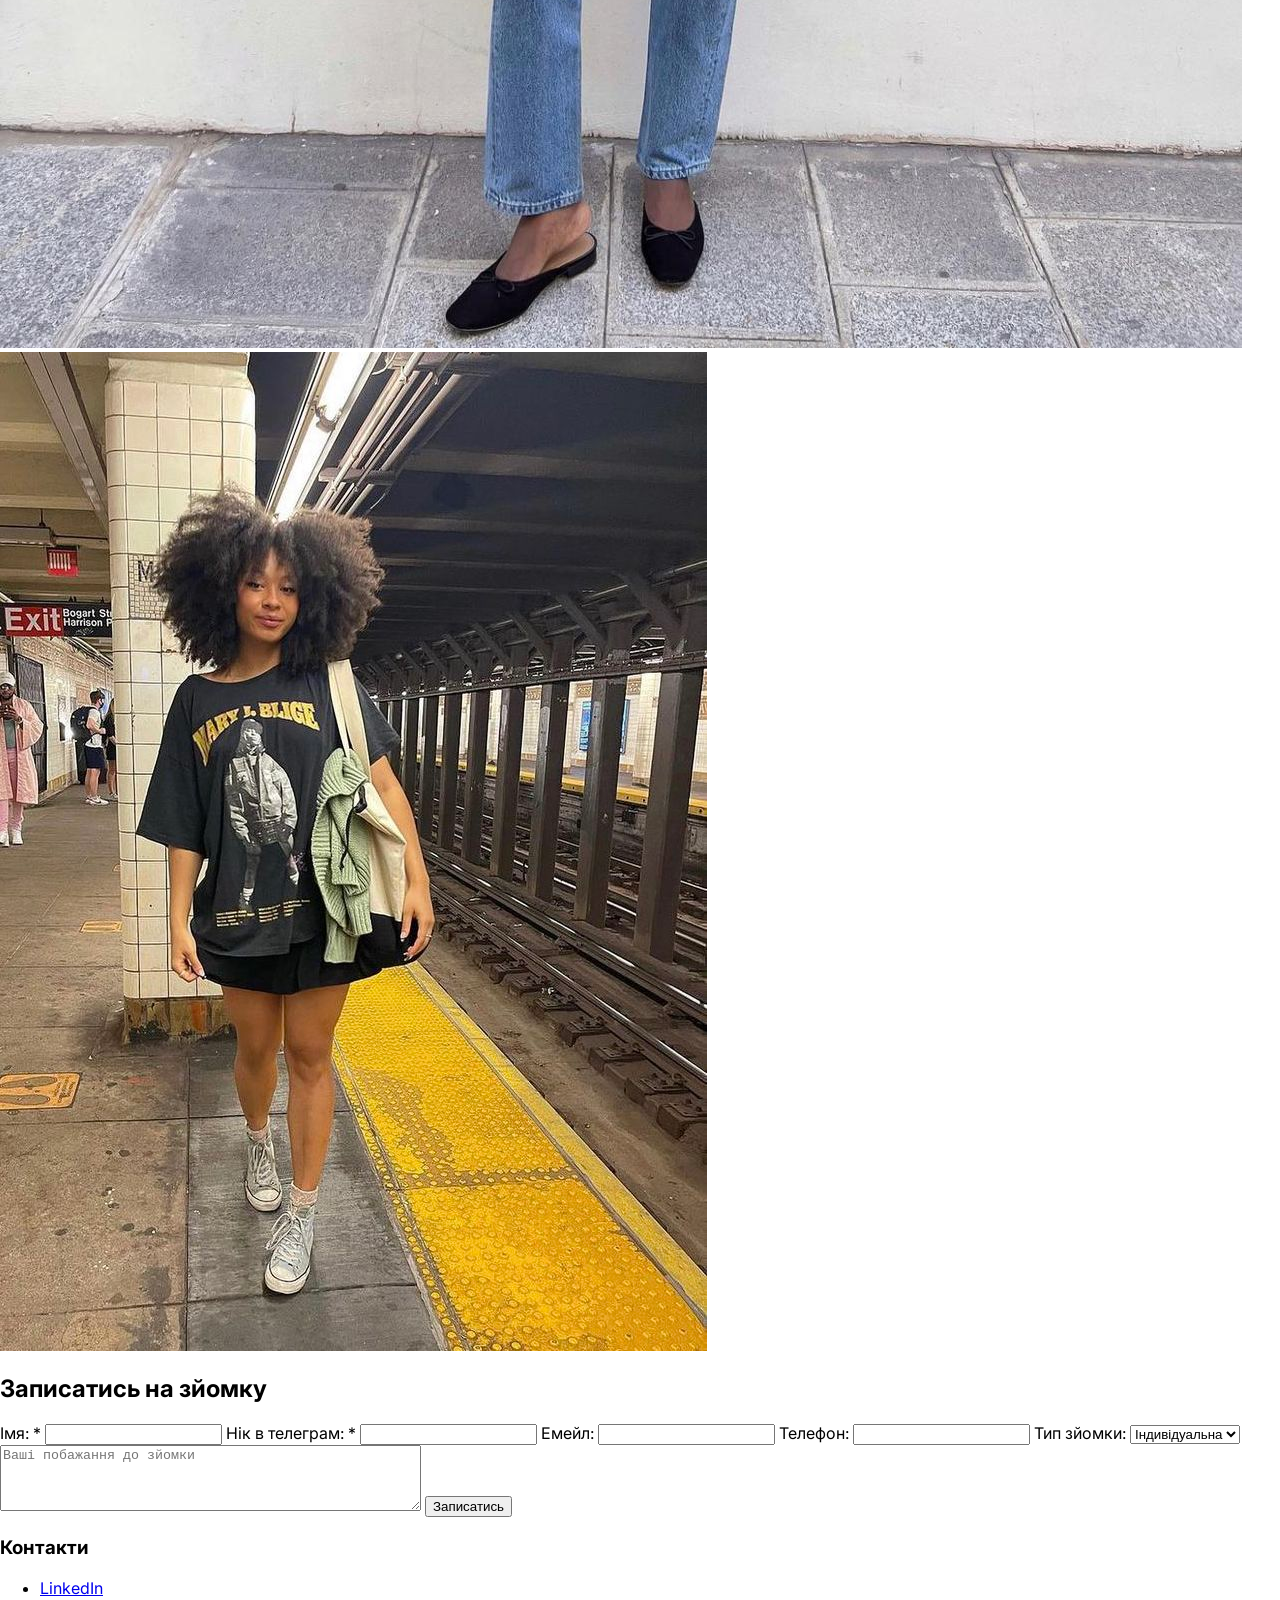
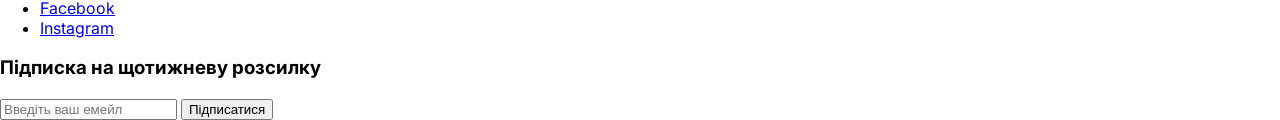
==== commit 863603d1: "added footer Refactor HTML structure for better organization and readability." ====
--- a/index.html
+++ b/index.html
@@ -24,9 +24,11 @@
             </nav>
         </header>
         <section>
-            <h1 class="hero__title">Ти — не зовнішність. Ти — відчуття.</h1>
-            <p class="hero__subtitle">Простір, щоб бути собою, відчути жіночність і насолодитися миттю.</p>
-            <a href="https://web.dev/learn/html" class="hero__button">Записатись на зйомку</a>
+            <div class="hero__container">
+                <h1 class="hero__title">Ти — не зовнішність. Ти — відчуття.</h1>
+                <p class="hero__subtitle">Простір, щоб бути собою, відчути жіночність і насолодитися миттю.</p>
+                <a href="https://web.dev/learn/html" class="hero__button">Записатись на зйомку</a>
+            </div>
         </section>
     </main>
     <section id="about" class="about content">
@@ -50,38 +52,59 @@
                 <a class="portfolio__item"><img src="pics/blue_jeans_girl.avif" alt="Blue jeans girl"></a>
                 <a class="portfolio__item"><img src="pics/side-looking-girl.jpg" alt="Side looking girl"></a>
                 <a class="portfolio__item"><img src="pics/summer-jeans-girl.jpg" alt="Summer jeans girl"></a>
-                <a class="portfolio__item portfolio__item--big"><img src="pics/underground_girl.jpg" alt="Underground girl"></a>
+                <a class="portfolio__item"><img src="pics/underground_girl.jpg" alt="Underground girl"></a>
             </article>
         </div>
     </section>
     <section class="booking content">
-        <h2 class="booking__title">Записатись на зйомку</h2>
-        <form action="#" method="post" class="booking__form">
-            <label for="name" class="booking__label">Імя: *</label>
-            <input type="text" id="name" name="name" required><br><br>
+        <div class="booking__form--wrapper">
+            <h2 class="booking__title">Записатись на зйомку</h2>
+            <form action="#" method="post" class="booking__form">
+                <label for="name" class="booking__label">Імя: *</label>
+                <input type="text" id="name" name="name" required>
 
-            <label for="nikName" class="booking__label">Нік в телеграм: *</label>
-            <input type="text" id="nikName" name="nikName" required><br><br>
+                <label for="nikName" class="booking__label">Нік в телеграм: *</label>
+                <input type="text" id="nikName" name="nikName" required>
 
-            <label for="email" class="booking__label">Емейл:</label>
-            <input type="email" id="email" name="email"><br><br>
+                <label for="email" class="booking__label">Емейл:</label>
+                <input type="email" id="email" name="email">
 
-            <label for="phone" class="booking__label">Телефон:</label>
-            <input type="tel" id="phone" name="phone"><br><br>
+                <label for="phone" class="booking__label">Телефон:</label>
+                <input type="tel" id="phone" name="phone">
 
-            <label for="types" class="booking__label">Тип зйомки:</label>
-            <select name="types" id="types" name="types" class="booking__select">
-                <option value="individual">Індивідуальна</option>
-                <option value="group">Групова</option>
-                <option value="couple">Парна</option>
-                <option value="family">Сімейна</option>
-            </select><br><br>
+                <label for="types" class="booking__label">Тип зйомки:</label>
+                <select id="types" name="types" class="booking__select">
+                    <option value="individual">Індивідуальна</option>
+                    <option value="group">Групова</option>
+                    <option value="couple">Парна</option>
+                    <option value="family">Сімейна</option>
+                </select>
 
-            <textarea id="suggestions" name="suggestions" rows="4" cols="50" placeholder="Ваші побажання до зйомки"></textarea><br><br>
+                <textarea id="suggestions" name="suggestions" rows="4" cols="50" placeholder="Ваші побажання до зйомки"></textarea>
 
-            <input type="submit" value="Записатись">
-        </form>
+                <input type="submit" value="Записатись">
+            </form>
+        </div>
     </section>
+    <footer class="footer content">
+        <div class="footer__container">
+            <div class="footer__column footer__column--contact">
+                <h3 class="footer__title">Контакти</h3>
+                <ul class="footer__socials">
+                    <li><a href="#" class="footer__social-link">LinkedIn</a></li>
+                    <li><a href="#" class="footer__social-link">Facebook</a></li>
+                    <li><a href="#" class="footer__social-link">Instagram</a></li>
+                </ul>
+            </div>
+            <div class="footer__column footer__column--subscribe">
+                <h3 class="footer__title">Підписка на щотижневу розсилку</h3>
+                <form action="#" method="post" class="footer__form">
+                    <input type="email" class="footer__input" placeholder="Введіть ваш емейл" required>
+                    <button type="submit" class="footer__button">Підписатися</button>
+                </form>
+            </div>
+        </div>
+    </footer>
 </body>
 
 </html>
